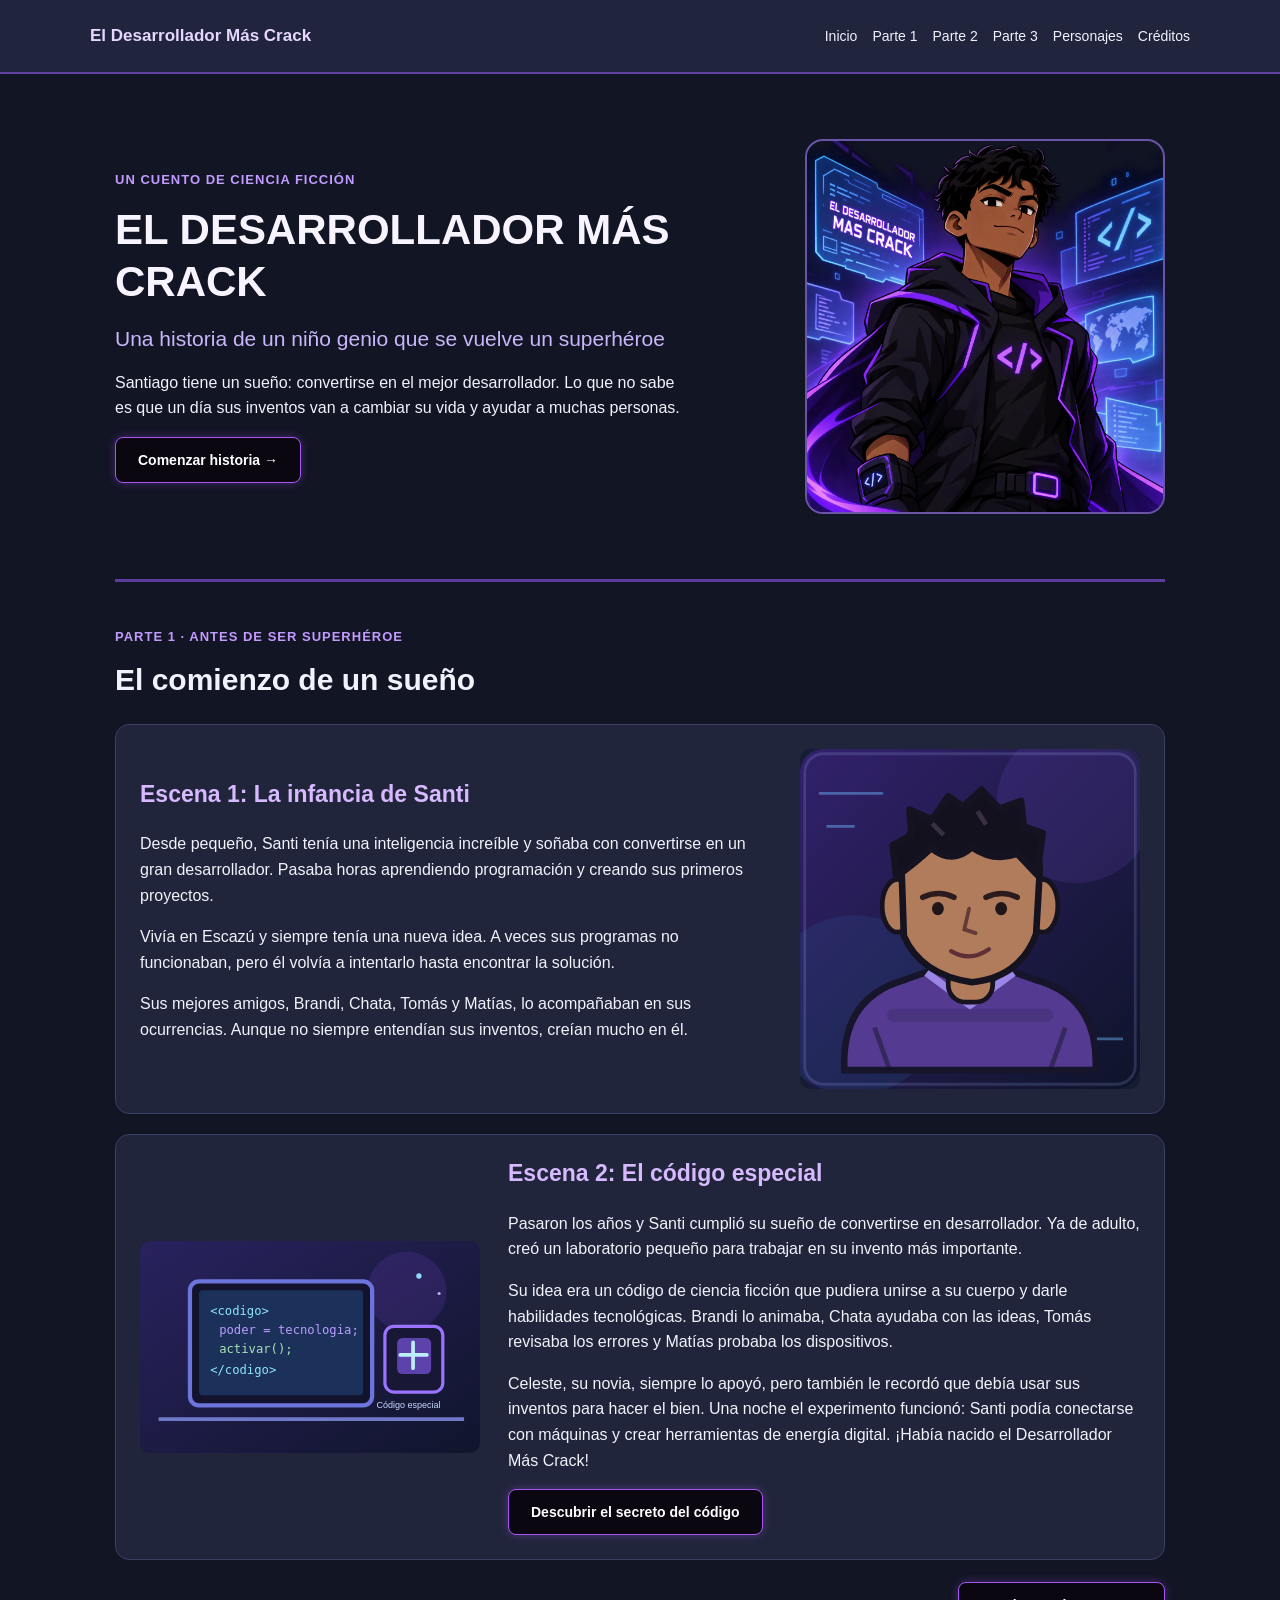
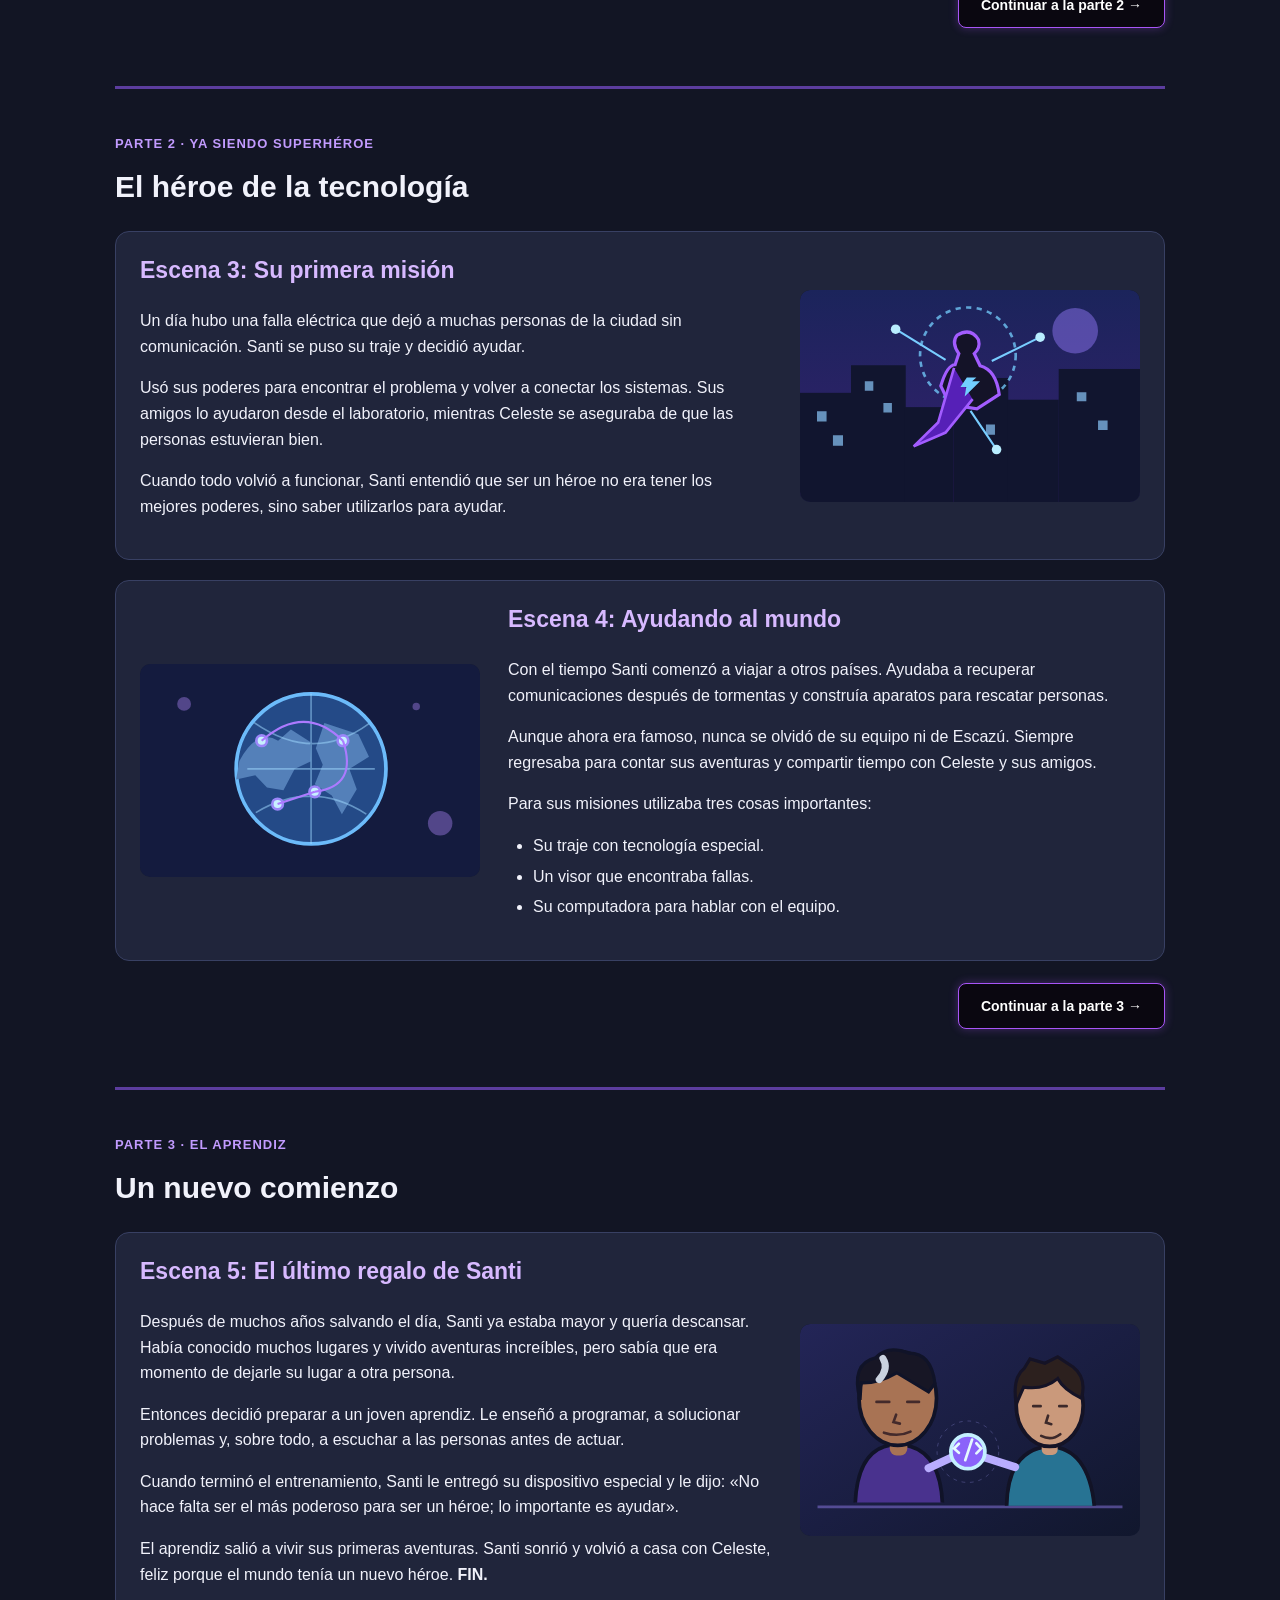
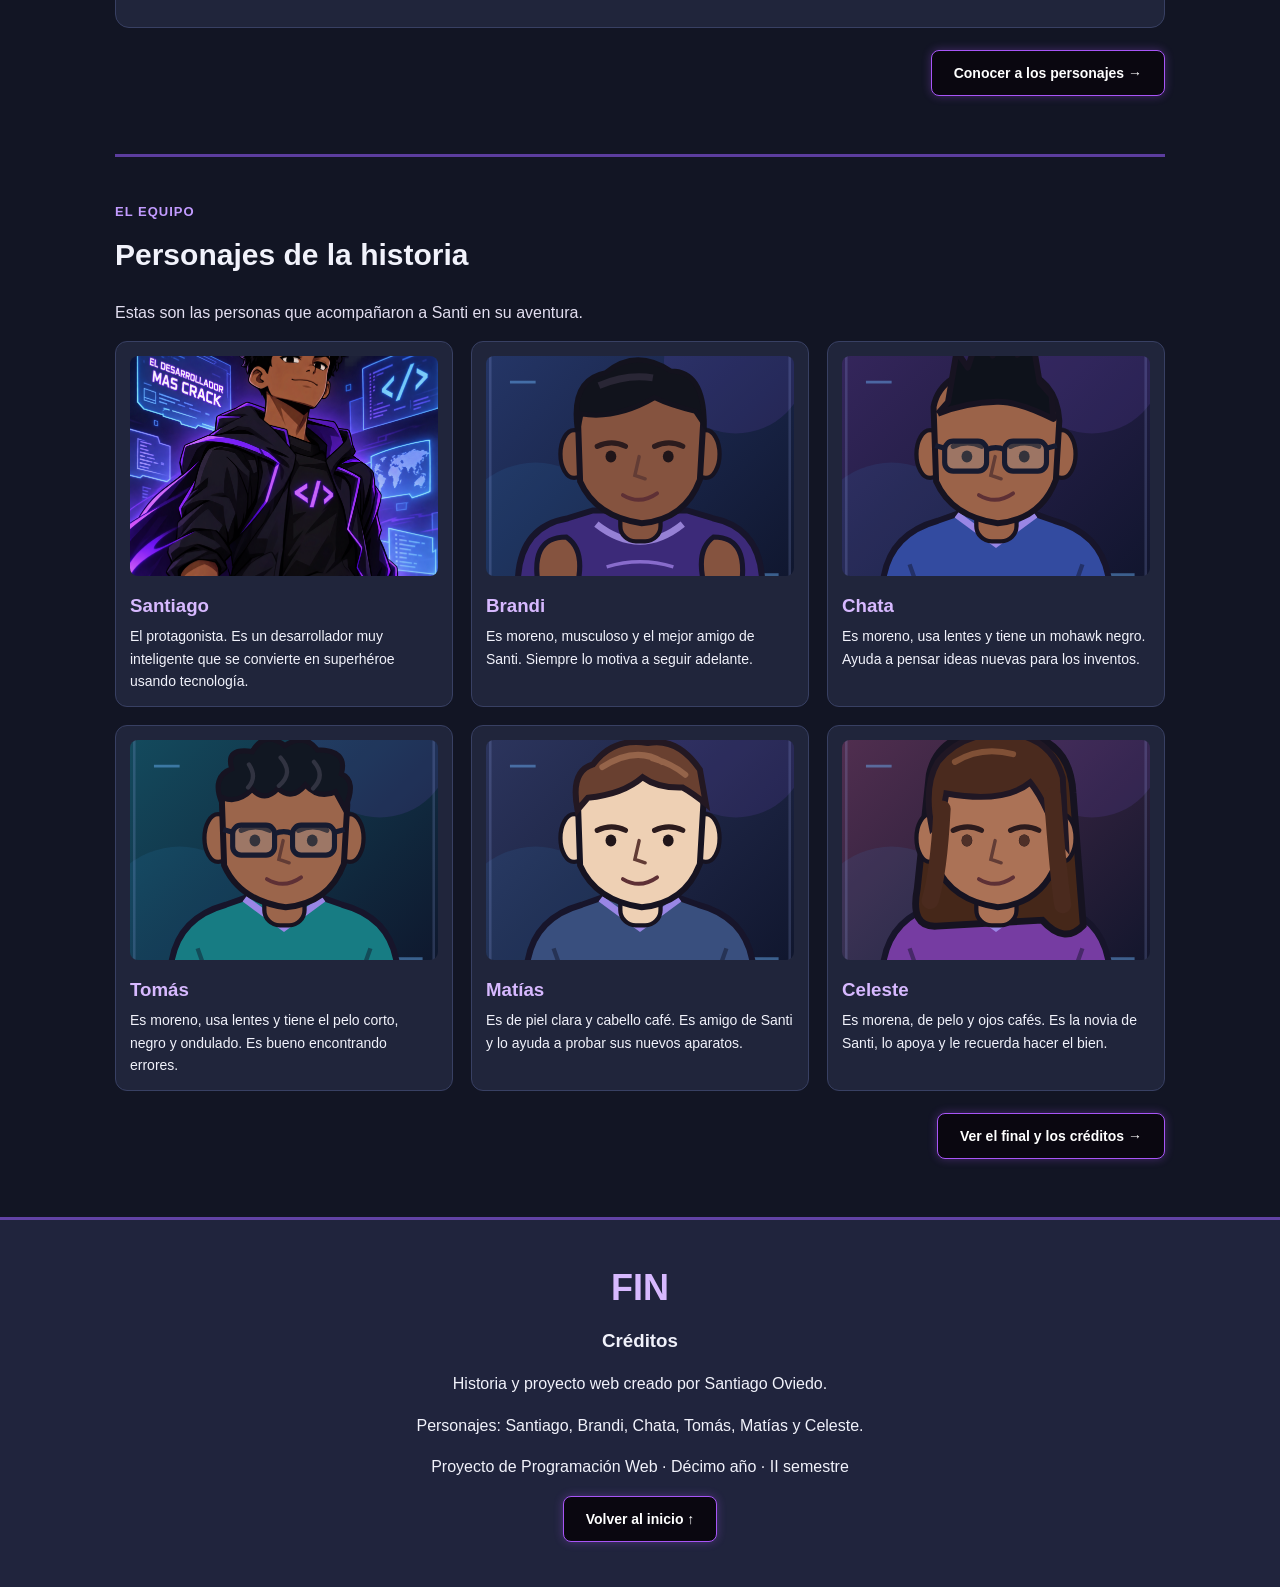
==== index.html @ 78c528cc "decoracion de la ia sin corregir" ====
<!DOCTYPE html>
<html lang="es">
<head>
    <meta charset="UTF-8">
    <meta name="viewport" content="width=device-width, initial-scale=1.0">
    <title>El Desarrollador Más Crack</title>
    <!-- Se mantiene la idea del proyecto original y se utiliza el CSS de la carpeta css. -->
    <link rel="stylesheet" href="css/style.css">
</head>
<body>
    <!-- MENÚ: antes los enlaces no llevaban a ninguna parte. Ahora van a las secciones. -->
    <header class="encabezado" id="inicio">
        <nav class="menu">
            <a class="logo" href="#inicio">El Desarrollador Más Crack</a>
            <div class="enlaces-menu">
                <a href="#inicio">Inicio</a>
                <a href="#parte1">Parte 1</a>
                <a href="#parte2">Parte 2</a>
                <a href="#parte3">Parte 3</a>
                <a href="#personajes">Personajes</a>
                <a href="#creditos">Créditos</a>
            </div>
        </nav>
    </header>

    <main>
        <!-- PORTADA: se conserva la foto/ilustración que ya estaba en el ZIP original. -->
        <section class="portada contenedor" aria-labelledby="titulo-principal">
            <div class="portada-texto">
                <p class="etiqueta">Un cuento de ciencia ficción</p>
                
                <h1 id="titulo-principal">EL DESARROLLADOR MÁS CRACK</h1>

                <h2>Una historia de un niño genio que se vuelve un superhéroe</h2>
                <p>Santiago tiene un sueño: convertirse en el mejor desarrollador. Lo que no sabe es que un día sus inventos 
                    van a cambiar su vida y ayudar a muchas personas.</p>

                <button type="button" onclick="irA('parte1')">Comenzar historia →</button>

            </div>
            <img class="imagen-portada" src="IMG/progra.png" alt="Imagen original de Santiago como desarrollador y superhéroe">
        </section>

        <!-- PARTE 1: dos escenas para mostrar cómo comenzó todo. -->
        <section id="parte1" class="capitulo contenedor" aria-labelledby="parte1-titulo">
            <p class="etiqueta">PARTE 1 · Antes de ser superhéroe</p>

            <h2 id="parte1-titulo">El comienzo de un sueño</h2>

            <article class="escena">
                <div class="texto-escena">
                    <h3>Escena 1: La infancia de Santi</h3>
                    
                    <p>Desde pequeño, Santi tenía una inteligencia increíble y soñaba con convertirse en un gran desarrollador. Pasaba horas aprendiendo programación y creando sus primeros proyectos.</p>
                    <p>Vivía en Escazú y siempre tenía una nueva idea. A veces sus programas no funcionaban, pero él volvía a intentarlo hasta encontrar la solución.</p>
                    <p>Sus mejores amigos, Brandi, Chata, Tomás y Matías, lo acompañaban en sus ocurrencias. Aunque no siempre entendían sus inventos, creían mucho en él.</p>
                </div>
                <img class="imagen-escena" src="IMG/santi-nino.svg" alt="Dibujo de Santi cuando era niño">
            </article>
            <article class="escena escena-alterna">
                <div class="texto-escena">
                    <h3>Escena 2: El código especial</h3>
                    <p>Pasaron los años y Santi cumplió su sueño de convertirse en desarrollador. Ya de adulto, creó un laboratorio pequeño para trabajar en su invento más importante.</p>
                    <p>Su idea era un código de ciencia ficción que pudiera unirse a su cuerpo y darle habilidades tecnológicas. Brandi lo animaba, Chata ayudaba con las ideas, Tomás revisaba los errores y Matías probaba los dispositivos.</p>
                    <p>Celeste, su novia, siempre lo apoyó, pero también le recordó que debía usar sus inventos para hacer el bien. Una noche el experimento funcionó: Santi podía conectarse con máquinas y crear herramientas de energía digital. ¡Había nacido el Desarrollador Más Crack!</p>
                    <button type="button" id="boton-pista" onclick="mostrarPista()" aria-expanded="false" aria-controls="pista">Descubrir el secreto del código</button>
                    <p id="pista" class="pista" hidden>¡El secreto era que el código respondía a la creatividad de Santi! Cuanto más pensaba en ayudar a alguien, mejor funcionaban sus poderes.</p>
                </div>
                <img class="imagen-escena" src="IMG/laboratorio.svg" alt="Laboratorio con computadora y el código especial de Santi">
            </article>
            <div class="siguiente"><button type="button" onclick="irA('parte2')">Continuar a la parte 2 →</button></div>
        </section>

        <!-- PARTE 2: dos escenas sobre la vida de Santi como héroe. -->
        <section id="parte2" class="capitulo contenedor" aria-labelledby="parte2-titulo">
            <p class="etiqueta">PARTE 2 · Ya siendo superhéroe</p>
            <h2 id="parte2-titulo">El héroe de la tecnología</h2>
            <article class="escena">
                <div class="texto-escena">
                    <h3>Escena 3: Su primera misión</h3>
                    <p>Un día hubo una falla eléctrica que dejó a muchas personas de la ciudad sin comunicación. Santi se puso su traje y decidió ayudar.</p>
                    <p>Usó sus poderes para encontrar el problema y volver a conectar los sistemas. Sus amigos lo ayudaron desde el laboratorio, mientras Celeste se aseguraba de que las personas estuvieran bien.</p>
                    <p>Cuando todo volvió a funcionar, Santi entendió que ser un héroe no era tener los mejores poderes, sino saber utilizarlos para ayudar.</p>
                </div>
                <img class="imagen-escena" src="IMG/mision.svg" alt="El superhéroe Santi sobre una ciudad de noche">
            </article>
            <article class="escena escena-alterna">
                <div class="texto-escena">
                    <h3>Escena 4: Ayudando al mundo</h3>
                    <p>Con el tiempo Santi comenzó a viajar a otros países. Ayudaba a recuperar comunicaciones después de tormentas y construía aparatos para rescatar personas.</p>
                    <p>Aunque ahora era famoso, nunca se olvidó de su equipo ni de Escazú. Siempre regresaba para contar sus aventuras y compartir tiempo con Celeste y sus amigos.</p>
                    <p>Para sus misiones utilizaba tres cosas importantes:</p>
                    <!-- LISTA: incluida porque el PDF pide al menos una lista. -->
                    <ul class="lista-herramientas">
                        <li>Su traje con tecnología especial.</li>
                        <li>Un visor que encontraba fallas.</li>
                        <li>Su computadora para hablar con el equipo.</li>
                    </ul>
                </div>
                <img class="imagen-escena" src="IMG/mundo.svg" alt="Mapa del mundo con las misiones de Santi">
            </article>
            <div class="siguiente"><button type="button" onclick="irA('parte3')">Continuar a la parte 3 →</button></div>
        </section>

        <!-- PARTE 3: el final que Santiago había planeado en su documento de Word. -->
        <section id="parte3" class="capitulo contenedor" aria-labelledby="parte3-titulo">
            <p class="etiqueta">PARTE 3 · El aprendiz</p>
            <h2 id="parte3-titulo">Un nuevo comienzo</h2>
            <article class="escena">
                <div class="texto-escena">
                    <h3>Escena 5: El último regalo de Santi</h3>
                    <p>Después de muchos años salvando el día, Santi ya estaba mayor y quería descansar. Había conocido muchos lugares y vivido aventuras increíbles, pero sabía que era momento de dejarle su lugar a otra persona.</p>
                    <p>Entonces decidió preparar a un joven aprendiz. Le enseñó a programar, a solucionar problemas y, sobre todo, a escuchar a las personas antes de actuar.</p>
                    <p>Cuando terminó el entrenamiento, Santi le entregó su dispositivo especial y le dijo: «No hace falta ser el más poderoso para ser un héroe; lo importante es ayudar».</p>
                    <p>El aprendiz salió a vivir sus primeras aventuras. Santi sonrió y volvió a casa con Celeste, feliz porque el mundo tenía un nuevo héroe. <strong>FIN.</strong></p>
                </div>
                <img class="imagen-escena" src="IMG/aprendiz.svg" alt="Santi ya mayor enseñando a un joven aprendiz">
            </article>
            <div class="siguiente"><button type="button" onclick="irA('personajes')">Conocer a los personajes →</button></div>
        </section>

        <!-- PERSONAJES: ilustraciones nuevas hechas para esta historia. -->
        <section id="personajes" class="capitulo contenedor" aria-labelledby="personajes-titulo">
            <p class="etiqueta">El equipo</p>
            <h2 id="personajes-titulo">Personajes de la historia</h2>
            <p class="introduccion">Estas son las personas que acompañaron a Santi en su aventura.</p>
            <div class="tarjetas">
                <article class="tarjeta">
                    <img src="IMG/progra.png" alt="Santiago, el protagonista de la historia" loading="lazy">
                    <h3>Santiago</h3>
                    <p>El protagonista. Es un desarrollador muy inteligente que se convierte en superhéroe usando tecnología.</p>
                </article>
                <article class="tarjeta">
                    <img src="IMG/brandi.svg" alt="Brandi, chico moreno y musculoso" loading="lazy">
                    <h3>Brandi</h3>
                    <p>Es moreno, musculoso y el mejor amigo de Santi. Siempre lo motiva a seguir adelante.</p>
                </article>
                <article class="tarjeta">
                    <img src="IMG/chata.svg" alt="Chata, chico moreno con lentes y mohawk negro" loading="lazy">
                    <h3>Chata</h3>
                    <p>Es moreno, usa lentes y tiene un mohawk negro. Ayuda a pensar ideas nuevas para los inventos.</p>
                </article>
                <article class="tarjeta">
                    <img src="IMG/tomas.svg" alt="Tomás, chico moreno con lentes y pelo negro corto y ondulado" loading="lazy">
                    <h3>Tomás</h3>
                    <p>Es moreno, usa lentes y tiene el pelo corto, negro y ondulado. Es bueno encontrando errores.</p>
                </article>
                <article class="tarjeta">
                    <img src="IMG/matias.svg" alt="Matías, chico de piel clara y cabello café" loading="lazy">
                    <h3>Matías</h3>
                    <p>Es de piel clara y cabello café. Es amigo de Santi y lo ayuda a probar sus nuevos aparatos.</p>
                </article>
                <article class="tarjeta">
                    <img src="IMG/celeste.svg" alt="Celeste, chica morena de pelo café y ojos cafés" loading="lazy">
                    <h3>Celeste</h3>
                    <p>Es morena, de pelo y ojos cafés. Es la novia de Santi, lo apoya y le recuerda hacer el bien.</p>
                </article>
            </div>
            <div class="siguiente"><button type="button" onclick="irA('creditos')">Ver el final y los créditos →</button></div>
        </section>
    </main>

    <!-- CRÉDITOS: cierre y botón que permite empezar otra vez. -->
    <footer id="creditos" class="creditos">
        <div class="contenedor">
            <h2>FIN</h2>
            <h3>Créditos</h3>
            <p>Historia y proyecto web creado por Santiago Oviedo.</p>
            <p>Personajes: Santiago, Brandi, Chata, Tomás, Matías y Celeste.</p>
            <p>Proyecto de Programación Web · Décimo año · II semestre</p>
            <button type="button" onclick="irA('inicio')">Volver al inicio ↑</button>
        </div>
    </footer>

    <!-- JavaScript separado para que el código esté más ordenado. -->
    <script src="js/script.js"></script>
</body>
</html>
---- css/style.css ----
/* EL DESARROLLADOR MÁS CRACK
   Se siguió la idea original de usar morados, azules, grises y letra Arial.
   Este CSS usa propiedades sencillas que vimos en clase: colores, flex, grid y márgenes. */

* {
    box-sizing: border-box;
}

html {
    scroll-behavior: smooth;
    scroll-padding-top: 80px;
}

body {
    margin: 0;
    background: #121524;
    color: #f1f2fb;
    font-family: Arial, sans-serif;
    line-height: 1.6;
}

h1, h2, h3 {
    line-height: 1.25;
}

h2 {
    font-size: 30px;
}

p {
    margin-top: 0;
}

.contenedor {
    width: 90%;
    max-width: 1050px;
    margin: auto;
}

/* Menú superior. Los enlaces están conectados con cada sección del HTML. */
.encabezado {
    background: #20243d;
    border-bottom: 2px solid #6243a5;
}

.menu {
    max-width: 1100px;
    width: 94%;
    margin: auto;
    min-height: 72px;
    display: flex;
    justify-content: space-between;
    align-items: center;
    gap: 15px;
    flex-wrap: wrap;
    padding: 12px 0;
}

.logo {
    font-weight: bold;
    color: #e7d7ff;
    text-decoration: none;
    font-size: 17px;
}

.enlaces-menu {
    display: flex;
    gap: 15px;
    flex-wrap: wrap;
}

.enlaces-menu a {
    color: #f1f2fb;
    text-decoration: none;
    font-size: 14px;
}

.enlaces-menu a:hover,
.logo:hover {
    color: #bda1ff;
    text-decoration: underline;
}

/* Portada: conserva el título y la imagen que ya existían en el proyecto. */
.portada {
    display: flex;
    align-items: center;
    justify-content: space-between;
    gap: 40px;
    padding: 65px 0;
}

.portada-texto {
    flex: 1;
}

.portada h1 {
    font-size: 42px;
    margin: 10px 0 15px;
    color: #f8f4ff;
}

.portada h2 {
    font-size: 21px;
    font-weight: normal;
    color: #c9b7fb;
}

.portada p {
    max-width: 580px;
}

.imagen-portada {
    width: 36%;
    max-width: 360px;
    height: auto;
    border-radius: 18px;
    border: 2px solid #6954a5;
}

.etiqueta {
    color: #c29bff;
    font-size: 13px;
    font-weight: bold;
    text-transform: uppercase;
    letter-spacing: 1px;
}

/* Botones: se mantuvo el diseño morado que ya traía el CSS del estudiante. */
button {
    background: #0a0710;
    color: #ffffff;
    border: 1px solid #a855f7;
    border-radius: 8px;
    padding: 14px 22px;
    font-size: 14px;
    font-weight: bold;
    cursor: pointer;
    box-shadow: 0 0 10px #a855f755;
}

button:hover {
    background: #a855f7;
    color: #ffffff;
}

button:focus-visible, a:focus-visible {
    outline: 2px solid #fff;
    outline-offset: 4px;
}

/* Cada parte de la historia tiene escenas con imagen y texto. */
.capitulo {
    border-top: 3px solid #5c3d9e;
    padding: 45px 0 58px;
}

.capitulo > h2 {
    margin: 4px 0 26px;
}

.escena {
    display: flex;
    align-items: center;
    gap: 28px;
    background: #20253b;
    border: 1px solid #384063;
    border-radius: 14px;
    padding: 24px;
    margin: 20px 0;
}

.escena-alterna {
    flex-direction: row-reverse;
}

.texto-escena {
    flex: 1;
}

.texto-escena h3 {
    margin-top: 0;
    color: #d7b9ff;
    font-size: 23px;
}

.imagen-escena {
    width: 35%;
    max-width: 340px;
    height: auto;
    border-radius: 10px;
    background: #151c34;
}

.siguiente {
    text-align: right;
    margin-top: 22px;
}

.pista {
    margin-top: 15px;
    padding: 14px;
    background: #342c60;
    border-left: 4px solid #a855f7;
    border-radius: 6px;
}

/* Esta lista sirve para mostrar los objetos de Santi. */
.lista-herramientas {
    padding-left: 25px;
}

.lista-herramientas li {
    margin: 5px 0;
}

/* Tarjetas sencillas para los seis personajes. */
.introduccion {
    color: #e3dff1;
}

.tarjetas {
    display: grid;
    grid-template-columns: repeat(3, 1fr);
    gap: 18px;
}

.tarjeta {
    background: #20253b;
    border: 1px solid #384063;
    border-radius: 12px;
    padding: 14px;
}

.tarjeta img {
    width: 100%;
    height: 220px;
    object-fit: cover;
    border-radius: 8px;
}

.tarjeta h3 {
    margin: 10px 0 8px;
    color: #d7b9ff;
}

.tarjeta p {
    font-size: 14px;
    margin-bottom: 0;
}

.creditos {
    text-align: center;
    background: #20243d;
    border-top: 3px solid #6243a5;
    padding: 45px 0;
}

.creditos h2 {
    font-size: 36px;
    margin: 0;
    color: #d7b9ff;
}

/* Adaptación para celular: todo queda en una sola columna. */
@media (max-width: 700px) {
    .menu {
        justify-content: center;
        text-align: center;
    }

    .enlaces-menu {
        justify-content: center;
    }

    .portada,
    .escena,
    .escena-alterna {
        flex-direction: column;
    }

    .portada {
        padding: 35px 0;
    }

    .portada h1 {
        font-size: 30px;
    }

    .imagen-portada,
    .imagen-escena {
        width: 100%;
        max-width: 420px;
    }

    .tarjetas {
        grid-template-columns: repeat(2, 1fr);
    }

    .capitulo > h2 {
        font-size: 27px;
    }
}

@media (max-width: 430px) {
    .tarjetas {
        grid-template-columns: 1fr;
    }

    .escena {
        padding: 17px;
    }
}
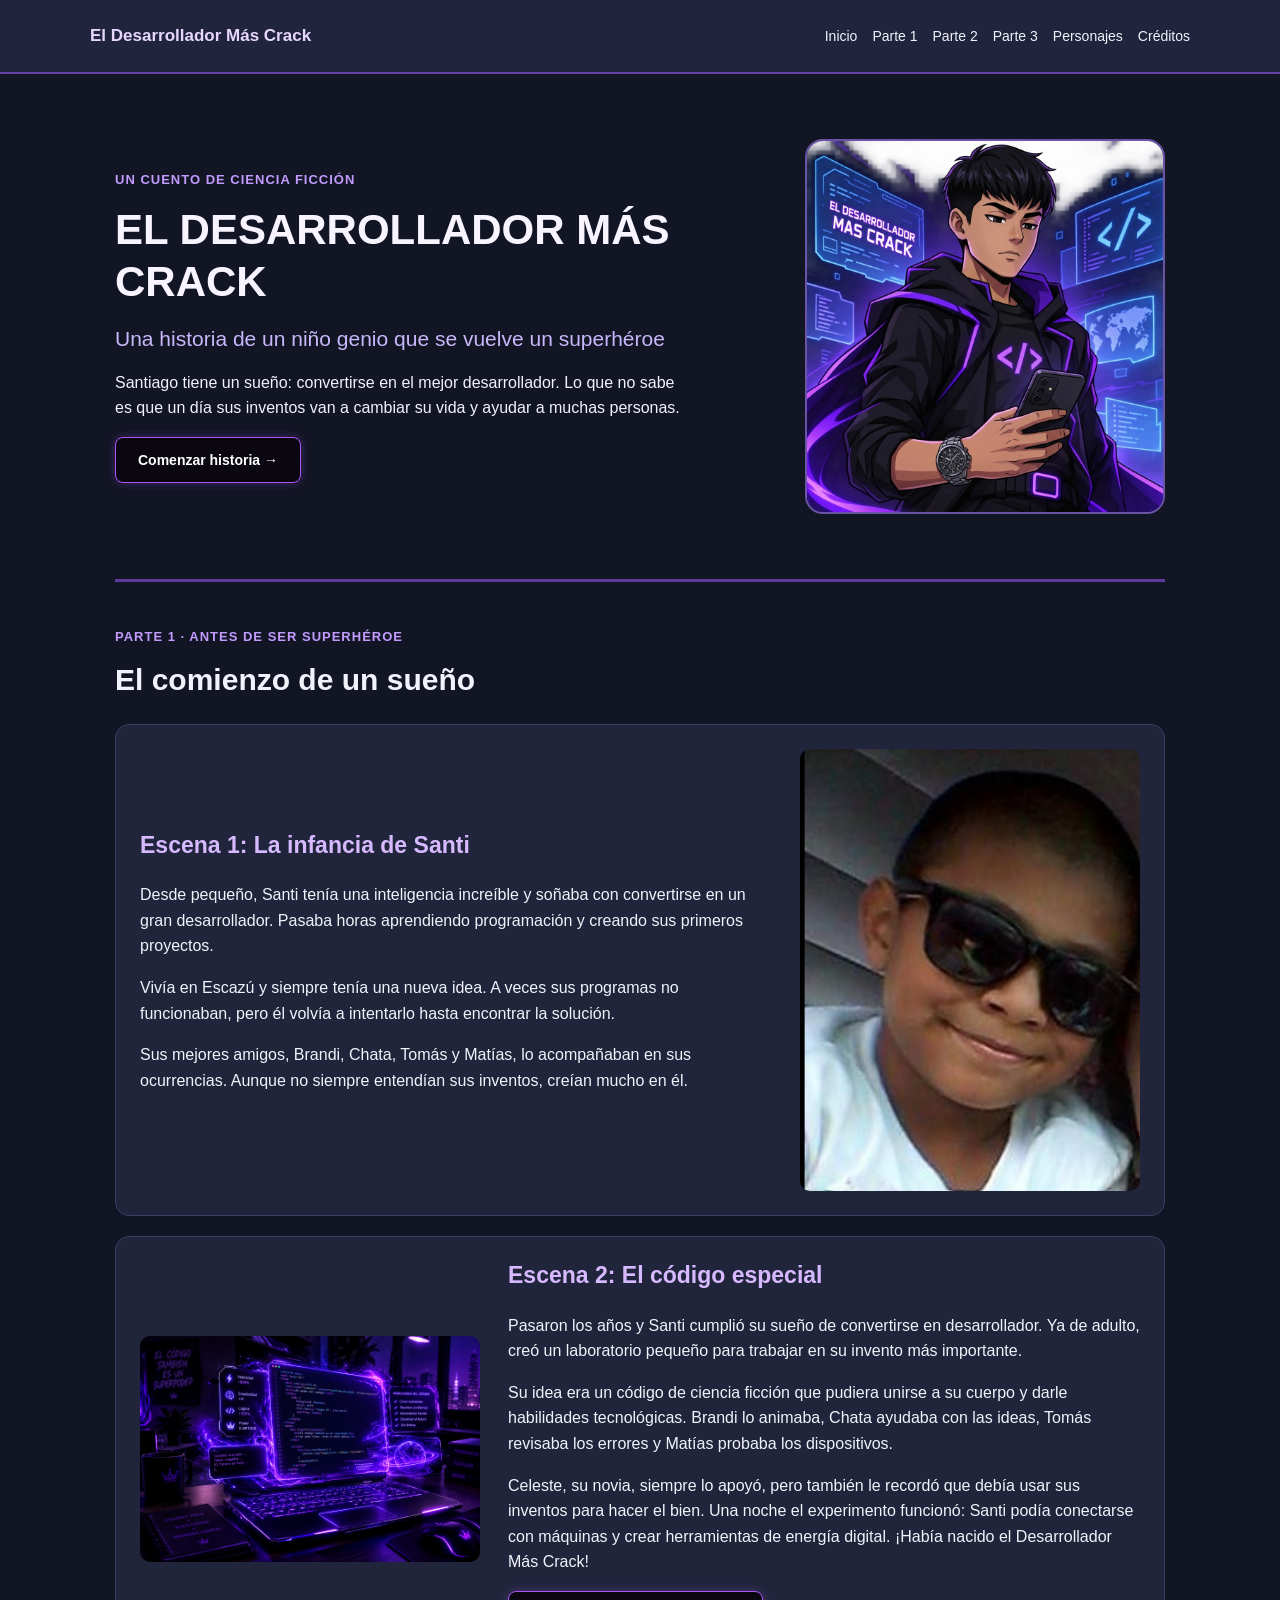
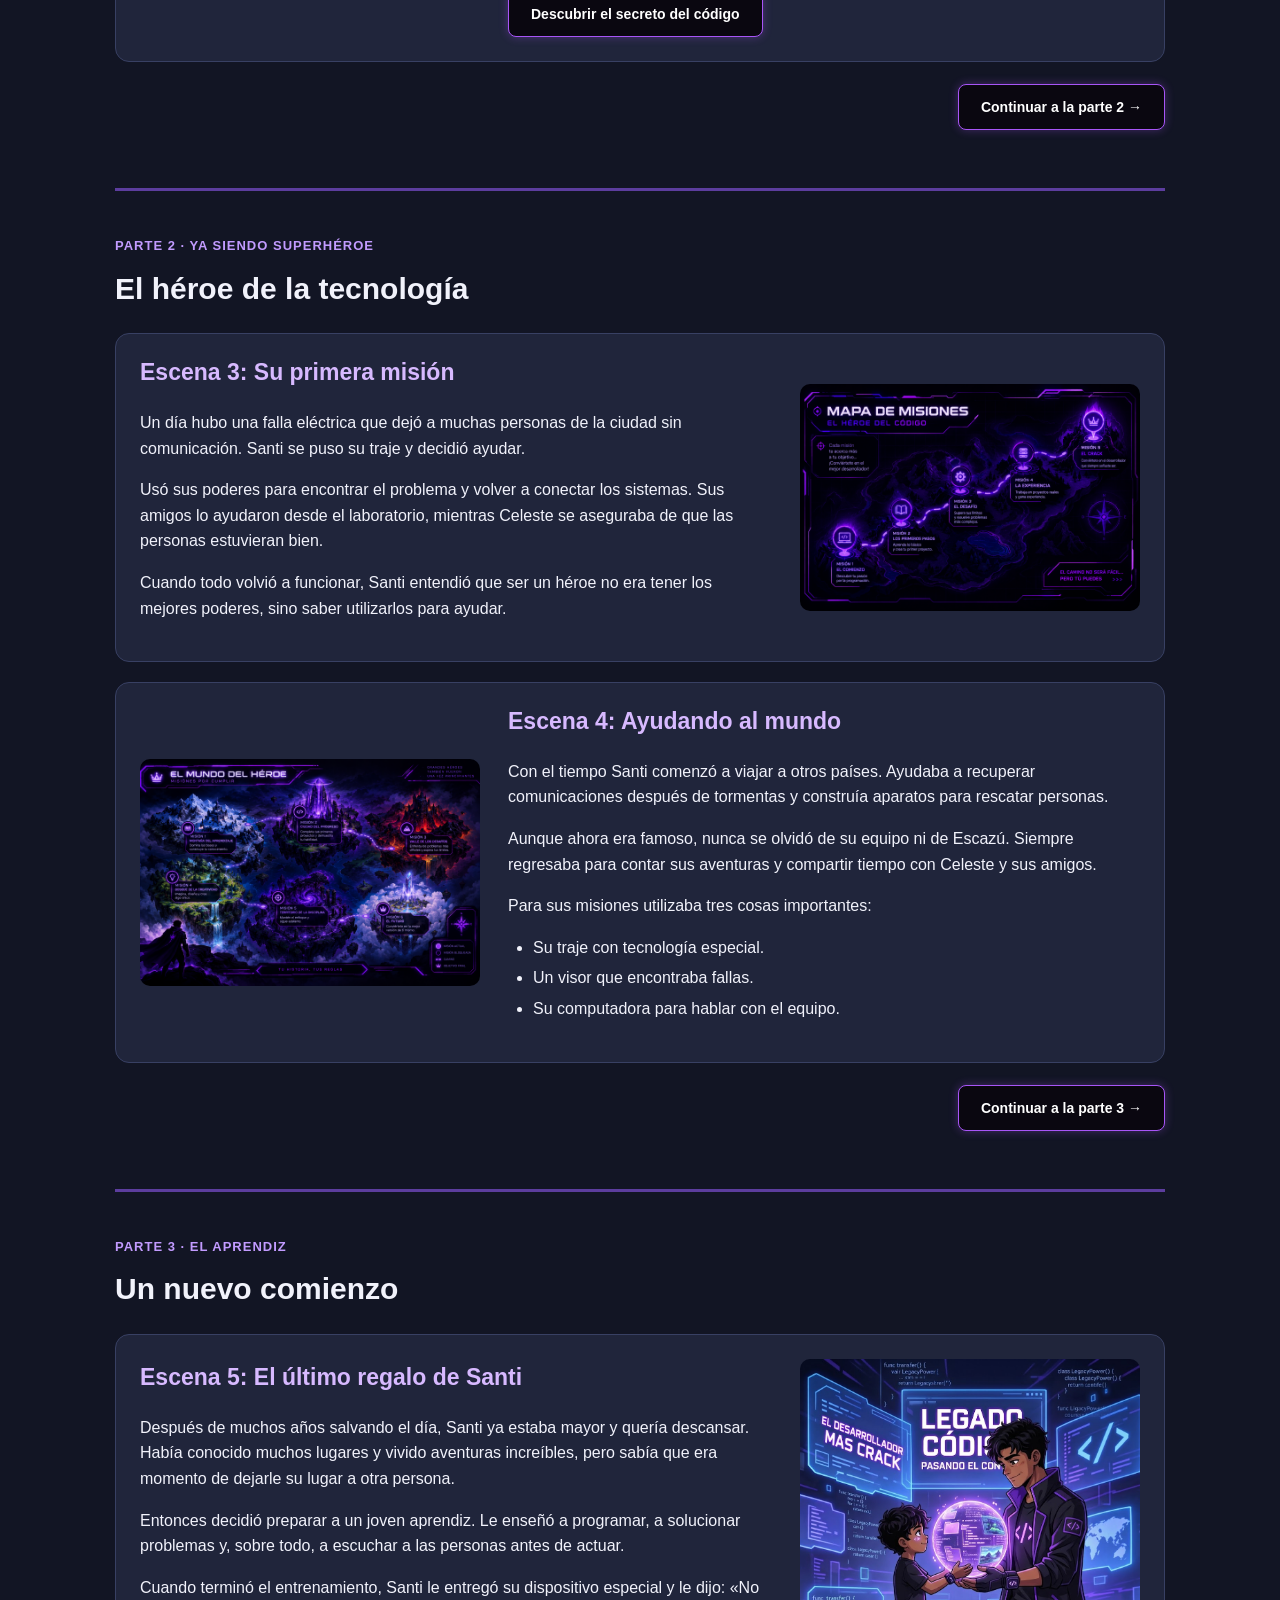
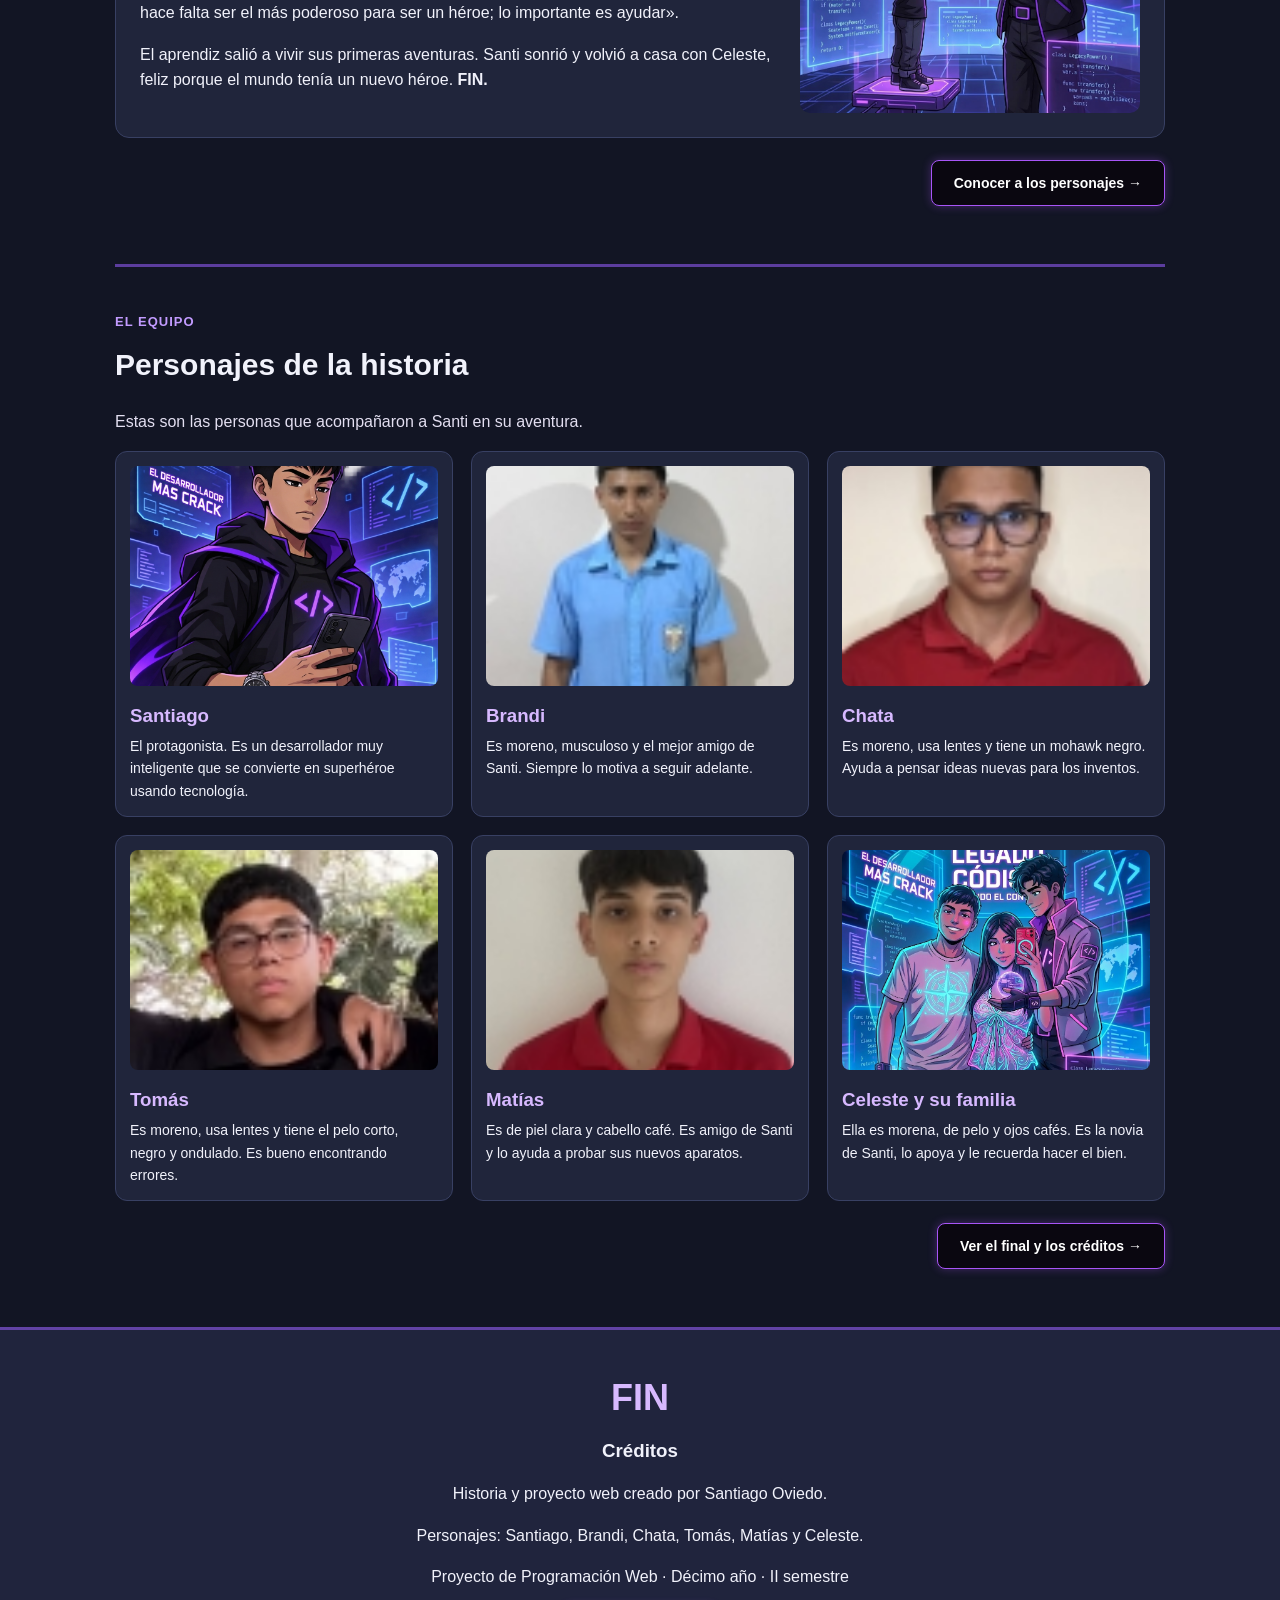
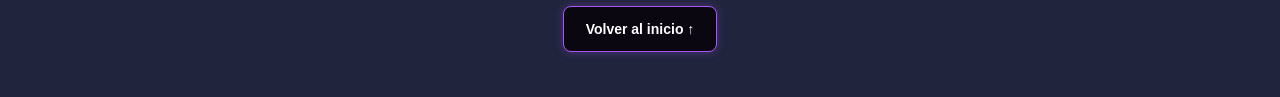
==== commit 4dcc7657: "fotos corregidas" ====
--- a/index.html
+++ b/index.html
@@ -38,7 +38,7 @@
                 <button type="button" onclick="irA('parte1')">Comenzar historia →</button>
 
             </div>
-            <img class="imagen-portada" src="IMG/progra.png" alt="Imagen original de Santiago como desarrollador y superhéroe">
+            <img class="imagen-portada" src="IMG/yo (aura).jpg" alt="Imagen original de Santiago como desarrollador y superhéroe">
         </section>
 
         <!-- PARTE 1: dos escenas para mostrar cómo comenzó todo. -->
@@ -55,7 +55,7 @@
                     <p>Vivía en Escazú y siempre tenía una nueva idea. A veces sus programas no funcionaban, pero él volvía a intentarlo hasta encontrar la solución.</p>
                     <p>Sus mejores amigos, Brandi, Chata, Tomás y Matías, lo acompañaban en sus ocurrencias. Aunque no siempre entendían sus inventos, creían mucho en él.</p>
                 </div>
-                <img class="imagen-escena" src="IMG/santi-nino.svg" alt="Dibujo de Santi cuando era niño">
+                <img class="imagen-escena" src="IMG/santi bb.png" alt="Dibujo de Santi cuando era niño">
             </article>
             <article class="escena escena-alterna">
                 <div class="texto-escena">
@@ -66,7 +66,7 @@
                     <button type="button" id="boton-pista" onclick="mostrarPista()" aria-expanded="false" aria-controls="pista">Descubrir el secreto del código</button>
                     <p id="pista" class="pista" hidden>¡El secreto era que el código respondía a la creatividad de Santi! Cuanto más pensaba en ayudar a alguien, mejor funcionaban sus poderes.</p>
                 </div>
-                <img class="imagen-escena" src="IMG/laboratorio.svg" alt="Laboratorio con computadora y el código especial de Santi">
+                <img class="imagen-escena" src="IMG/codigo poderoso.png" alt="Laboratorio con computadora y el código especial de Santi">
             </article>
             <div class="siguiente"><button type="button" onclick="irA('parte2')">Continuar a la parte 2 →</button></div>
         </section>
@@ -82,7 +82,7 @@
                     <p>Usó sus poderes para encontrar el problema y volver a conectar los sistemas. Sus amigos lo ayudaron desde el laboratorio, mientras Celeste se aseguraba de que las personas estuvieran bien.</p>
                     <p>Cuando todo volvió a funcionar, Santi entendió que ser un héroe no era tener los mejores poderes, sino saber utilizarlos para ayudar.</p>
                 </div>
-                <img class="imagen-escena" src="IMG/mision.svg" alt="El superhéroe Santi sobre una ciudad de noche">
+                <img class="imagen-escena" src="IMG/mision.png" alt="El superhéroe Santi sobre una ciudad de noche">
             </article>
             <article class="escena escena-alterna">
                 <div class="texto-escena">
@@ -97,7 +97,7 @@
                         <li>Su computadora para hablar con el equipo.</li>
                     </ul>
                 </div>
-                <img class="imagen-escena" src="IMG/mundo.svg" alt="Mapa del mundo con las misiones de Santi">
+                <img class="imagen-escena" src="IMG/mundo.png" alt="Mapa del mundo con las misiones de Santi">
             </article>
             <div class="siguiente"><button type="button" onclick="irA('parte3')">Continuar a la parte 3 →</button></div>
         </section>
@@ -114,7 +114,7 @@
                     <p>Cuando terminó el entrenamiento, Santi le entregó su dispositivo especial y le dijo: «No hace falta ser el más poderoso para ser un héroe; lo importante es ayudar».</p>
                     <p>El aprendiz salió a vivir sus primeras aventuras. Santi sonrió y volvió a casa con Celeste, feliz porque el mundo tenía un nuevo héroe. <strong>FIN.</strong></p>
                 </div>
-                <img class="imagen-escena" src="IMG/aprendiz.svg" alt="Santi ya mayor enseñando a un joven aprendiz">
+                <img class="imagen-escena" src="IMG/aprendiz.jpg" alt="Santi ya mayor enseñando a un joven aprendiz">
             </article>
             <div class="siguiente"><button type="button" onclick="irA('personajes')">Conocer a los personajes →</button></div>
         </section>
@@ -126,34 +126,34 @@
             <p class="introduccion">Estas son las personas que acompañaron a Santi en su aventura.</p>
             <div class="tarjetas">
                 <article class="tarjeta">
-                    <img src="IMG/progra.png" alt="Santiago, el protagonista de la historia" loading="lazy">
+                    <img src="IMG/yo (aura).jpg" alt="Santiago, el protagonista de la historia" loading="lazy">
                     <h3>Santiago</h3>
                     <p>El protagonista. Es un desarrollador muy inteligente que se convierte en superhéroe usando tecnología.</p>
                 </article>
                 <article class="tarjeta">
-                    <img src="IMG/brandi.svg" alt="Brandi, chico moreno y musculoso" loading="lazy">
+                    <img src="IMG/brandi.jpg"Brandi, chico moreno y musculoso" loading="lazy">
                     <h3>Brandi</h3>
                     <p>Es moreno, musculoso y el mejor amigo de Santi. Siempre lo motiva a seguir adelante.</p>
                 </article>
                 <article class="tarjeta">
-                    <img src="IMG/chata.svg" alt="Chata, chico moreno con lentes y mohawk negro" loading="lazy">
+                    <img src="IMG/chata.jpg" alt="Chata, chico moreno con lentes y mohawk negro" loading="lazy">
                     <h3>Chata</h3>
                     <p>Es moreno, usa lentes y tiene un mohawk negro. Ayuda a pensar ideas nuevas para los inventos.</p>
                 </article>
                 <article class="tarjeta">
-                    <img src="IMG/tomas.svg" alt="Tomás, chico moreno con lentes y pelo negro corto y ondulado" loading="lazy">
+                    <img src="IMG/tomas.jpg" alt="Tomás, chico moreno con lentes y pelo negro corto y ondulado" loading="lazy">
                     <h3>Tomás</h3>
                     <p>Es moreno, usa lentes y tiene el pelo corto, negro y ondulado. Es bueno encontrando errores.</p>
                 </article>
                 <article class="tarjeta">
-                    <img src="IMG/matias.svg" alt="Matías, chico de piel clara y cabello café" loading="lazy">
+                    <img src="IMG/matias.jpg" alt="Matías, chico de piel clara y cabello café" loading="lazy">
                     <h3>Matías</h3>
                     <p>Es de piel clara y cabello café. Es amigo de Santi y lo ayuda a probar sus nuevos aparatos.</p>
                 </article>
                 <article class="tarjeta">
-                    <img src="IMG/celeste.svg" alt="Celeste, chica morena de pelo café y ojos cafés" loading="lazy">
-                    <h3>Celeste</h3>
-                    <p>Es morena, de pelo y ojos cafés. Es la novia de Santi, lo apoya y le recuerda hacer el bien.</p>
+                    <img src="IMG/celeste.jpg" alt="Celeste, chica morena de pelo café y ojos cafés" loading="lazy">
+                    <h3>Celeste y su familia</h3>
+                    <p>Ella es morena, de pelo y ojos cafés. Es la novia de Santi, lo apoya y le recuerda hacer el bien.</p>
                 </article>
             </div>
             <div class="siguiente"><button type="button" onclick="irA('creditos')">Ver el final y los créditos →</button></div>
--- a/css/style.css
+++ b/css/style.css
@@ -291,6 +291,7 @@
     .imagen-escena {
         width: 100%;
         max-width: 420px;
+        
     }
 
     .tarjetas {
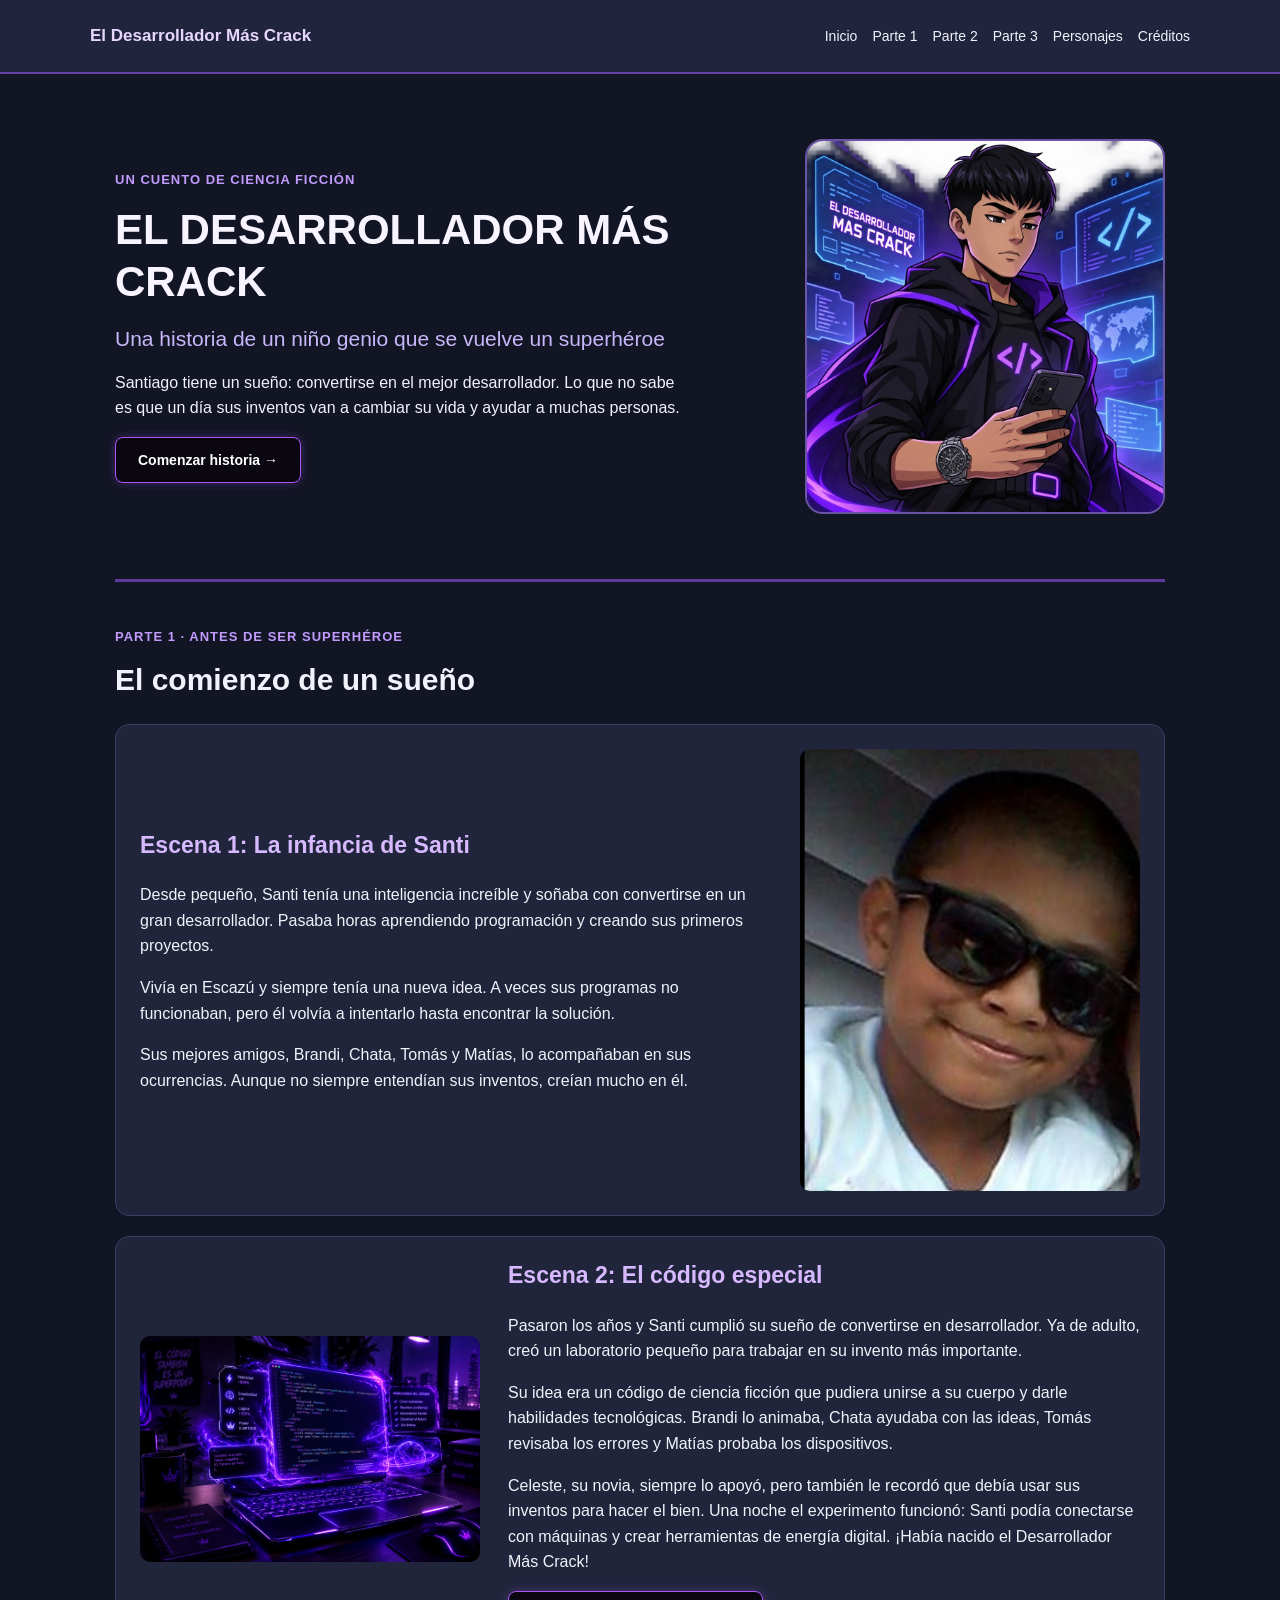
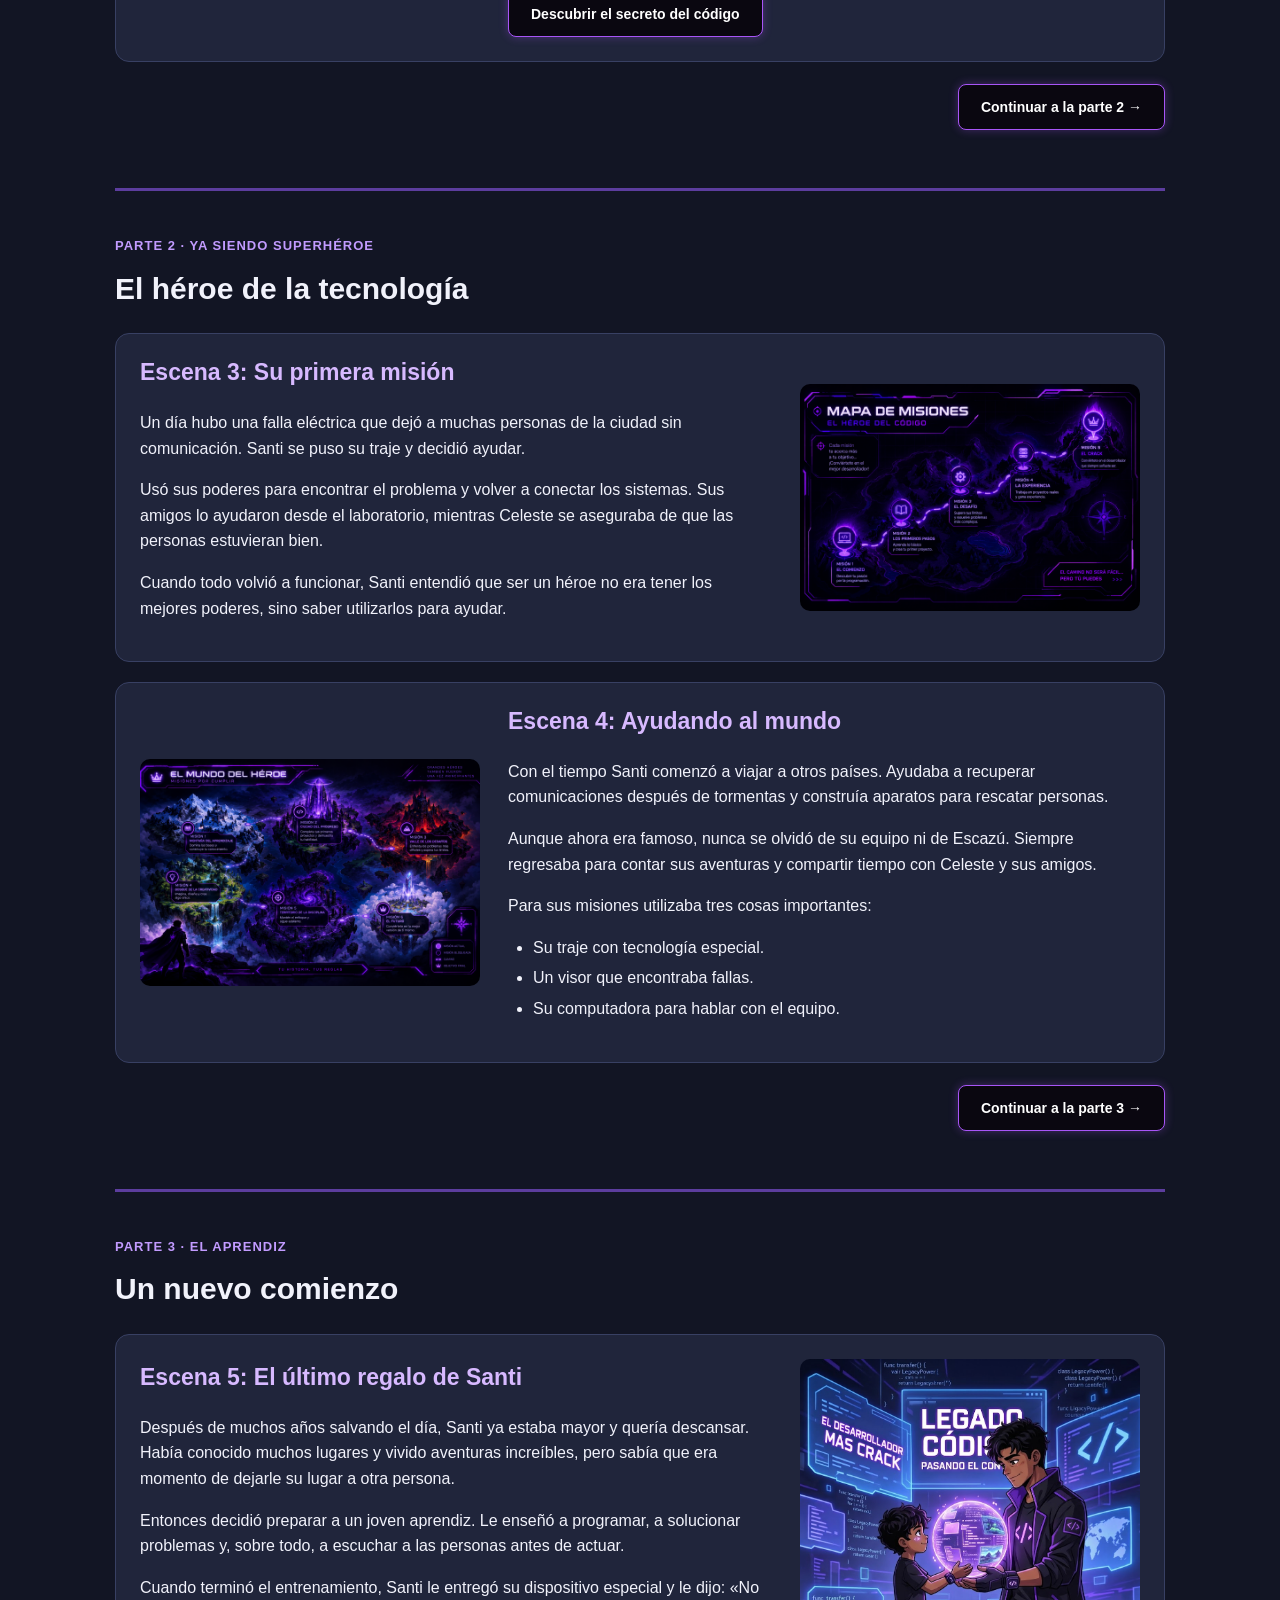
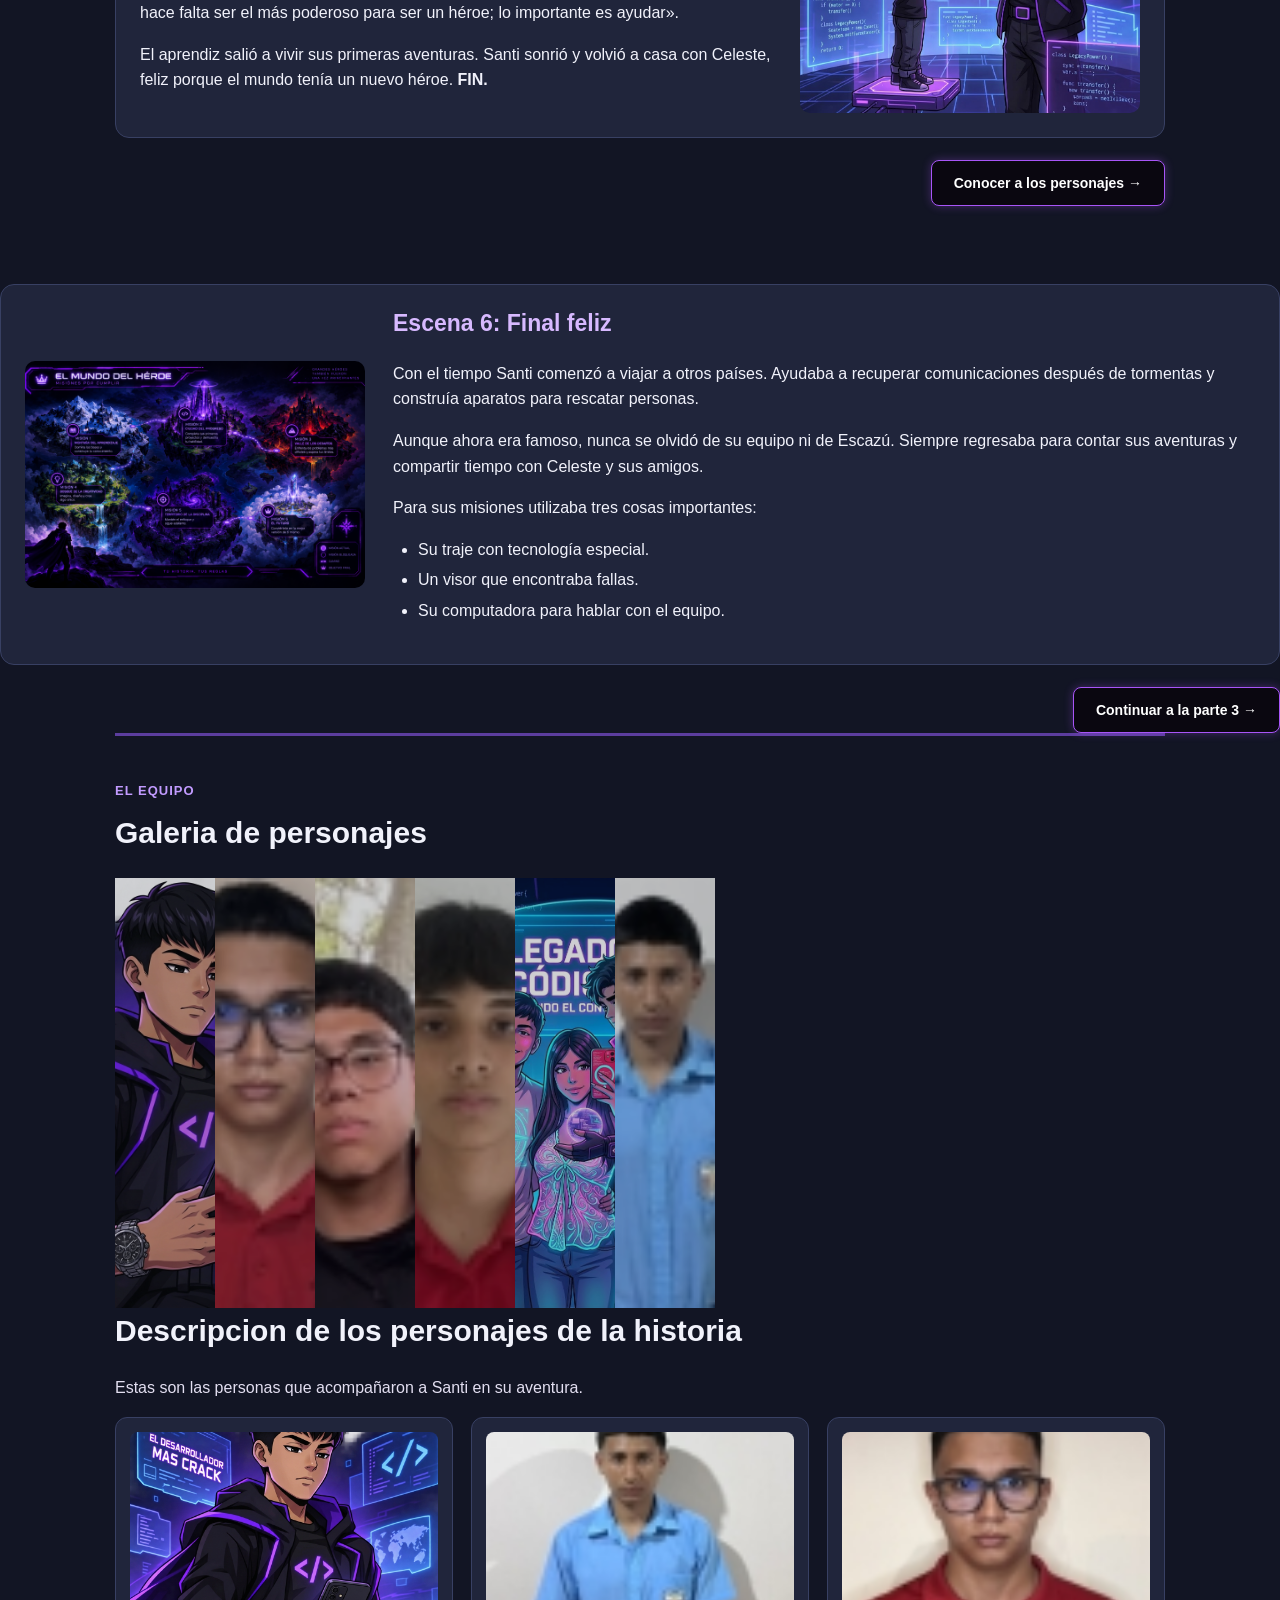
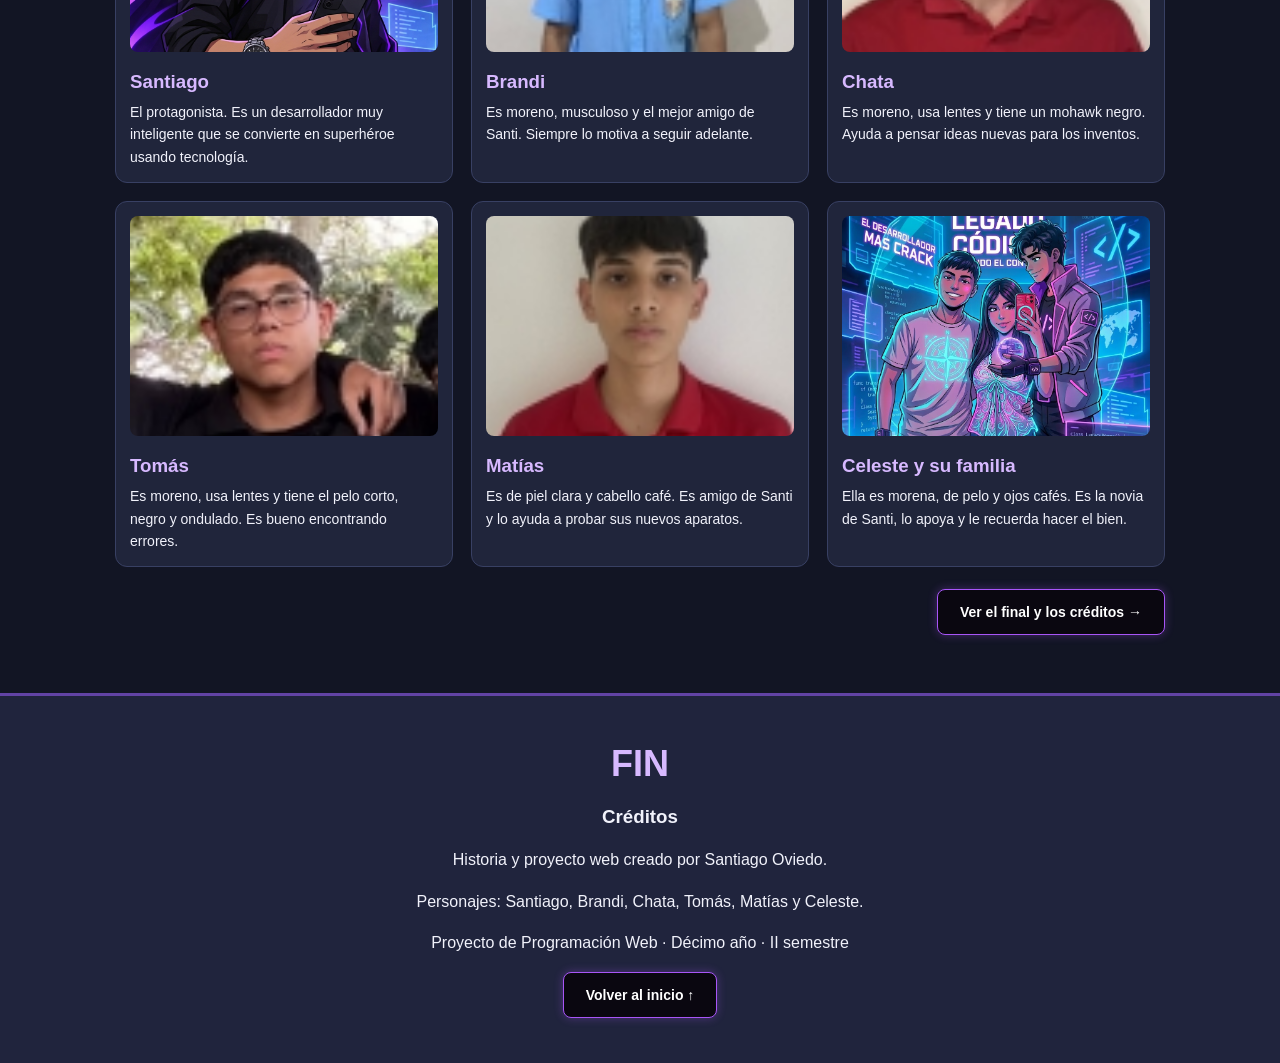
==== commit 3f0b9198: "primera rama" ====
--- a/index.html
+++ b/index.html
@@ -84,6 +84,8 @@
                 </div>
                 <img class="imagen-escena" src="IMG/mision.png" alt="El superhéroe Santi sobre una ciudad de noche">
             </article>
+
+
             <article class="escena escena-alterna">
                 <div class="texto-escena">
                     <h3>Escena 4: Ayudando al mundo</h3>
@@ -119,10 +121,45 @@
             <div class="siguiente"><button type="button" onclick="irA('personajes')">Conocer a los personajes →</button></div>
         </section>
 
+
+
+ <article class="escena escena-alterna">
+                <div class="texto-escena">
+                    <h3>Escena 6: Final feliz</h3>
+                    <p>Con el tiempo Santi comenzó a viajar a otros países. Ayudaba a recuperar comunicaciones después de tormentas y construía aparatos para rescatar personas.</p>
+                    <p>Aunque ahora era famoso, nunca se olvidó de su equipo ni de Escazú. Siempre regresaba para contar sus aventuras y compartir tiempo con Celeste y sus amigos.</p>
+                    <p>Para sus misiones utilizaba tres cosas importantes:</p>
+                    <!-- LISTA: incluida porque el PDF pide al menos una lista. -->
+                    <ul class="lista-herramientas">
+                        <li>Su traje con tecnología especial.</li>
+                        <li>Un visor que encontraba fallas.</li>
+                        <li>Su computadora para hablar con el equipo.</li>
+                    </ul>
+                </div>
+                <img class="imagen-escena" src="IMG/mundo.png" alt="Mapa del mundo con las misiones de Santi">
+            </article>
+            <div class="siguiente"><button type="button" onclick="irA('parte3')">Continuar a la parte 3 →</button></div>
+        </section>
+
+
+
         <!-- PERSONAJES: ilustraciones nuevas hechas para esta historia. -->
         <section id="personajes" class="capitulo contenedor" aria-labelledby="personajes-titulo">
             <p class="etiqueta">El equipo</p>
-            <h2 id="personajes-titulo">Personajes de la historia</h2>
+            <h2 id="personajes-titulo">Galeria de personajes</h2>
+<section class="saicada">
+<img src="IMG/yo (aura).jpg" alt="Imagen 1">
+<img src="IMG/chata.jpg" alt="Imagen 2">
+<img src="IMG/tomas.jpg" alt="Imagen 3">
+<img src="IMG/matias.jpg" alt="Imagen 4">
+<img src="IMG/celeste.jpg" alt="Imagen 5">
+<img src="IMG/brandi.jpg" alt="Imagen 5">
+</section>
+
+
+
+                        <h2 id="personajes-titulo">Descripcion de los personajes de la historia</h2>
+
             <p class="introduccion">Estas son las personas que acompañaron a Santi en su aventura.</p>
             <div class="tarjetas">
                 <article class="tarjeta">
--- a/css/style.css
+++ b/css/style.css
@@ -312,3 +312,26 @@
         padding: 17px;
     }
 }
+
+
+.saicada {
+  display: flex;
+  width: 600px;
+  height: 430px;
+  border: purple;
+}
+ 
+.saicada img {
+  width: 0px;
+  flex-grow: 1;
+  object-fit: cover;
+  opacity: .8;
+  transition: .5s ease;
+}
+ 
+.saicada img:hover {
+  cursor: crosshair;
+  width: 300px;
+  opacity: 1;
+  filter: contrast(120%);
+}
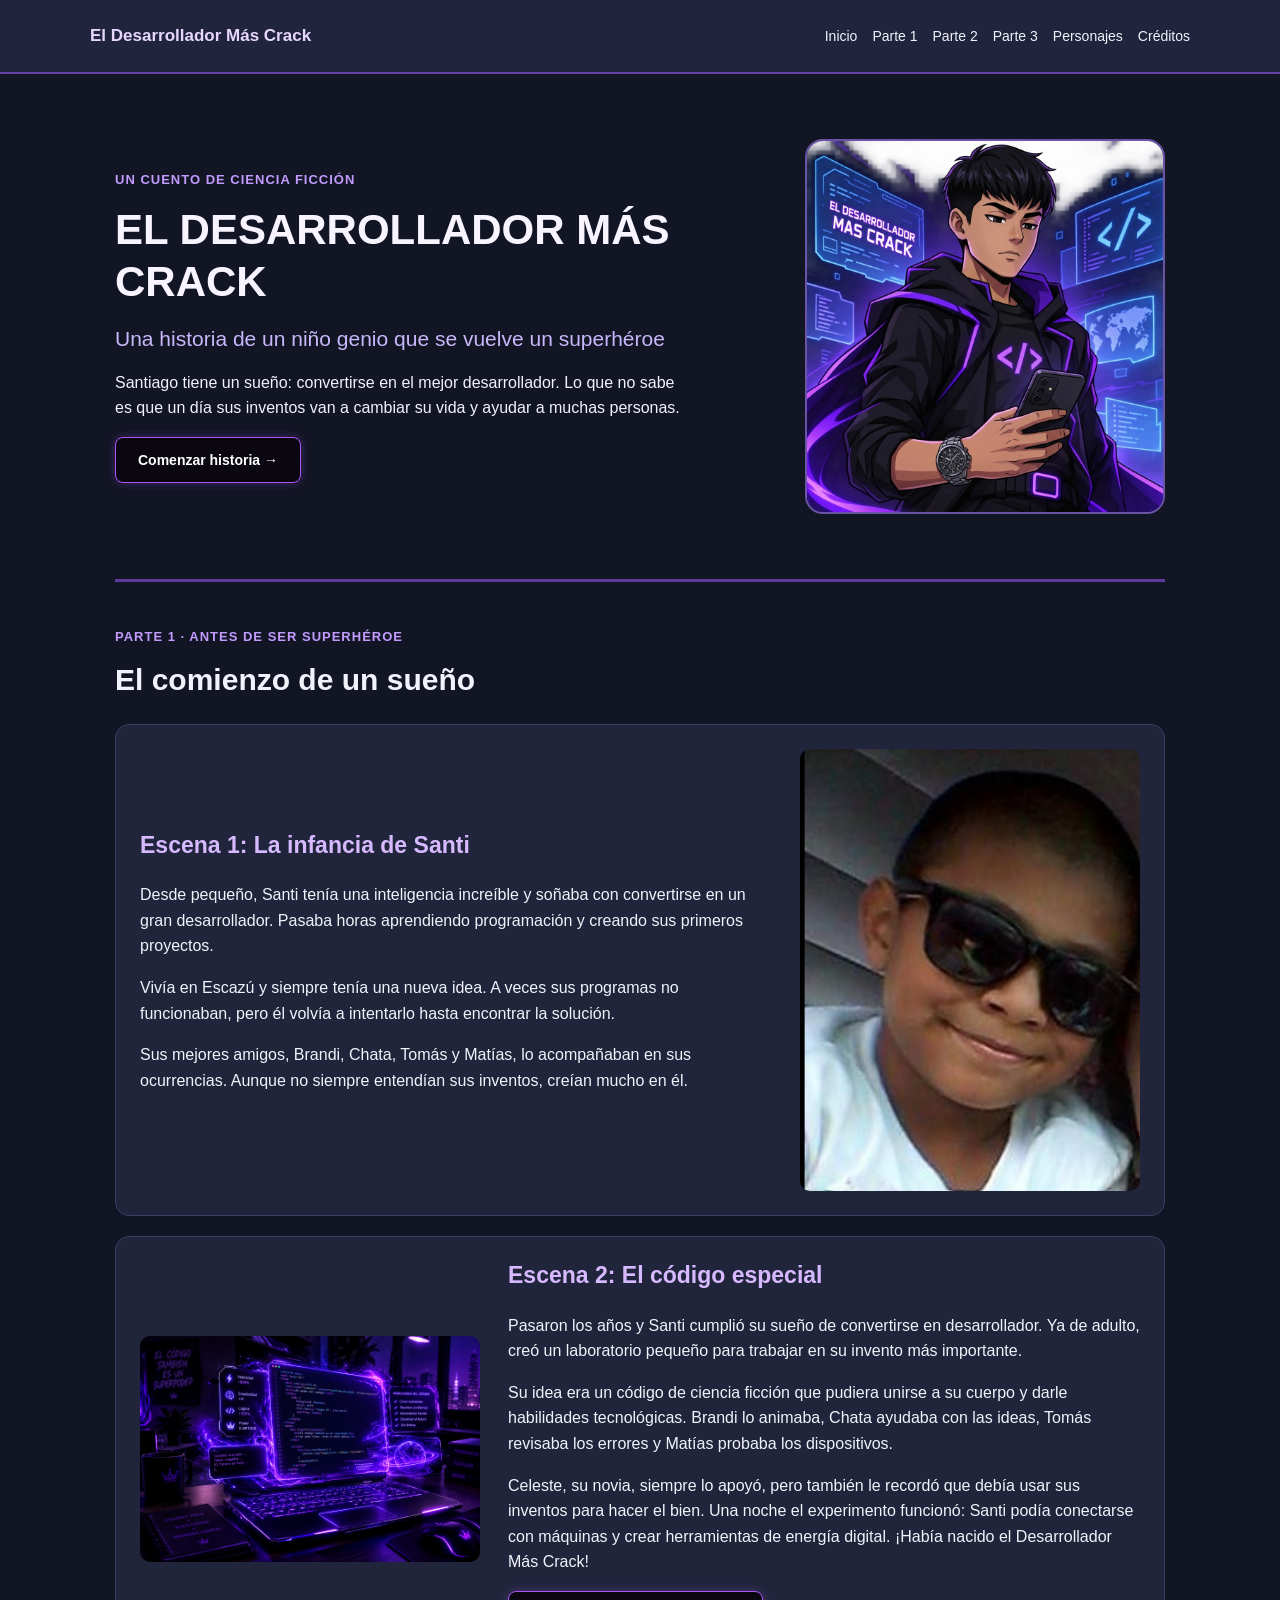
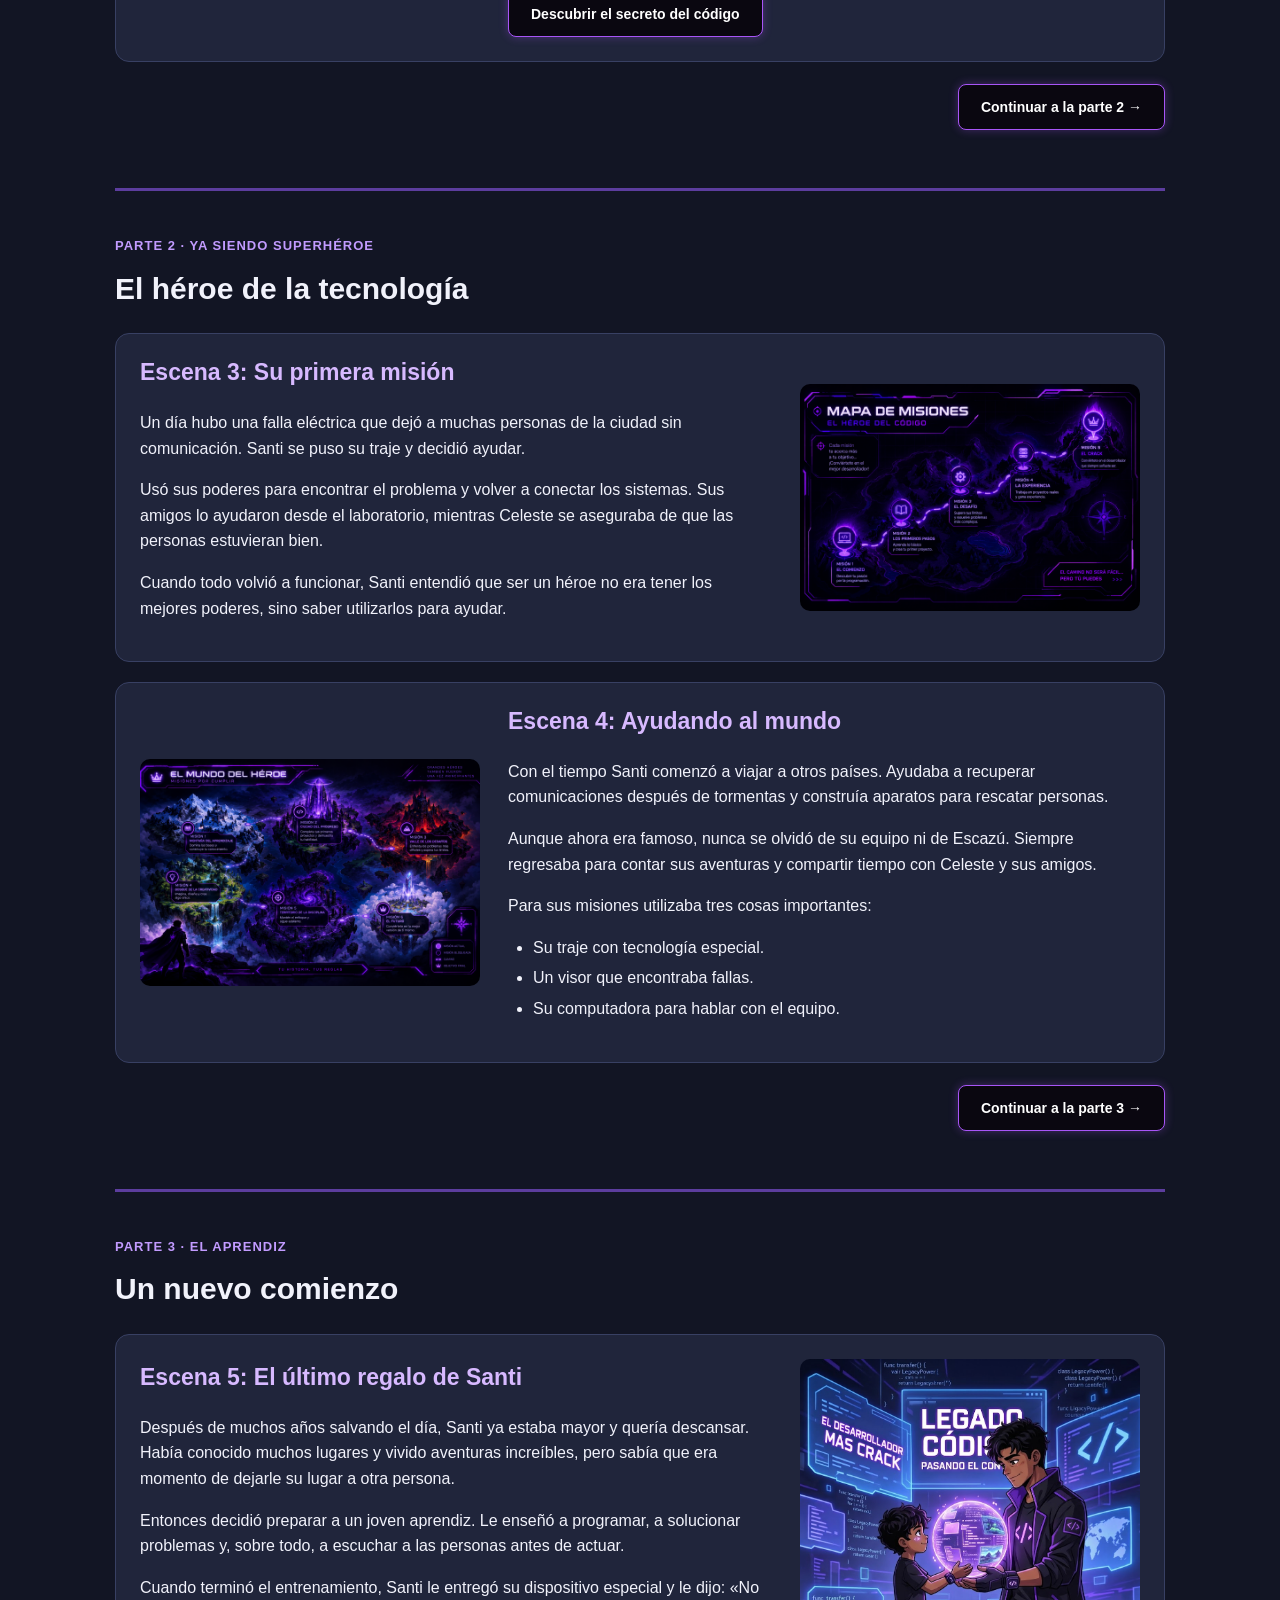
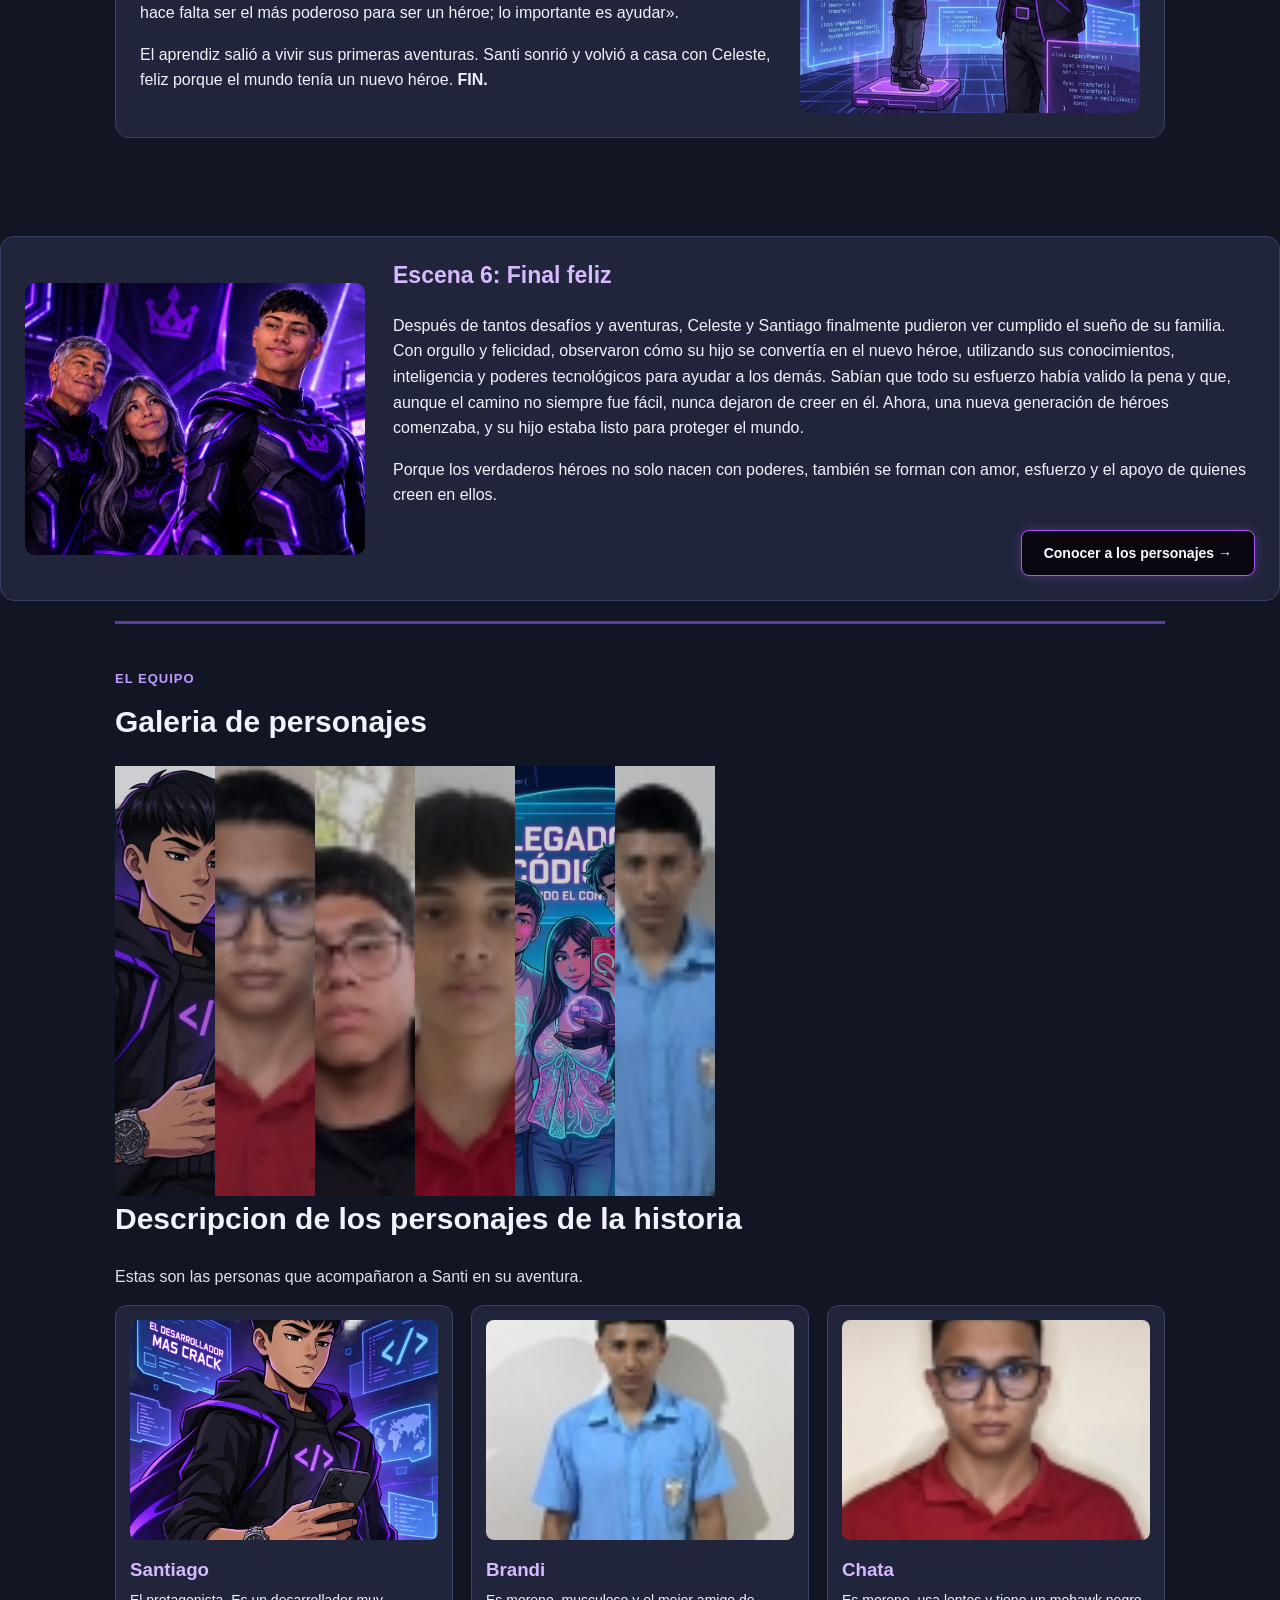
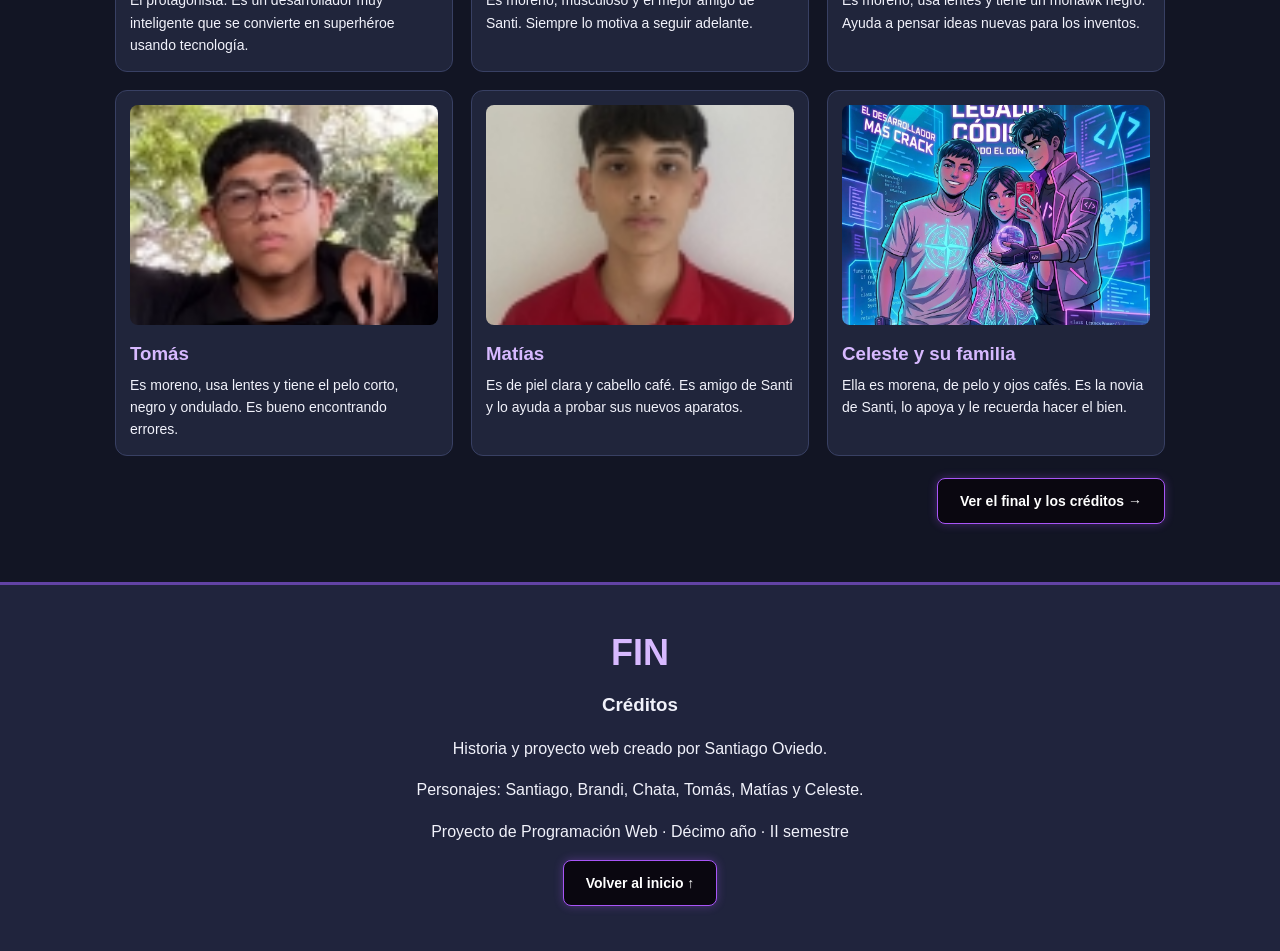
==== commit a0619b9f: "segunda rama" ====
--- a/index.html
+++ b/index.html
@@ -118,27 +118,34 @@
                 </div>
                 <img class="imagen-escena" src="IMG/aprendiz.jpg" alt="Santi ya mayor enseñando a un joven aprendiz">
             </article>
-            <div class="siguiente"><button type="button" onclick="irA('personajes')">Conocer a los personajes →</button></div>
-        </section>
-
-
+          
+        </section>
 
  <article class="escena escena-alterna">
                 <div class="texto-escena">
                     <h3>Escena 6: Final feliz</h3>
-                    <p>Con el tiempo Santi comenzó a viajar a otros países. Ayudaba a recuperar comunicaciones después de tormentas y construía aparatos para rescatar personas.</p>
-                    <p>Aunque ahora era famoso, nunca se olvidó de su equipo ni de Escazú. Siempre regresaba para contar sus aventuras y compartir tiempo con Celeste y sus amigos.</p>
-                    <p>Para sus misiones utilizaba tres cosas importantes:</p>
+                  <p>
+    Después de tantos desafíos y aventuras, Celeste y Santiago finalmente
+    pudieron ver cumplido el sueño de su familia. Con orgullo y felicidad,
+    observaron cómo su hijo se convertía en el nuevo héroe, utilizando sus
+    conocimientos, inteligencia y poderes tecnológicos para ayudar a los demás.
+    Sabían que todo su esfuerzo había valido la pena y que, aunque el camino
+    no siempre fue fácil, nunca dejaron de creer en él. Ahora, una nueva
+    generación de héroes comenzaba, y su hijo estaba listo para proteger el mundo.
+</p>
+
+<p>
+    Porque los verdaderos héroes no solo nacen con poderes, también se forman
+    con amor, esfuerzo y el apoyo de quienes creen en ellos.
+</p>
+
+  <div class="siguiente"><button type="button" onclick="irA('personajes')">Conocer a los personajes →</button></div>
                     <!-- LISTA: incluida porque el PDF pide al menos una lista. -->
-                    <ul class="lista-herramientas">
-                        <li>Su traje con tecnología especial.</li>
-                        <li>Un visor que encontraba fallas.</li>
-                        <li>Su computadora para hablar con el equipo.</li>
-                    </ul>
-                </div>
-                <img class="imagen-escena" src="IMG/mundo.png" alt="Mapa del mundo con las misiones de Santi">
-            </article>
-            <div class="siguiente"><button type="button" onclick="irA('parte3')">Continuar a la parte 3 →</button></div>
+                 
+                </div>
+                <img class="imagen-escena" src="IMG/final feliz.png" alt="Mapa del mundo con las misiones de Santi">
+            </article>
+         
         </section>
 
 
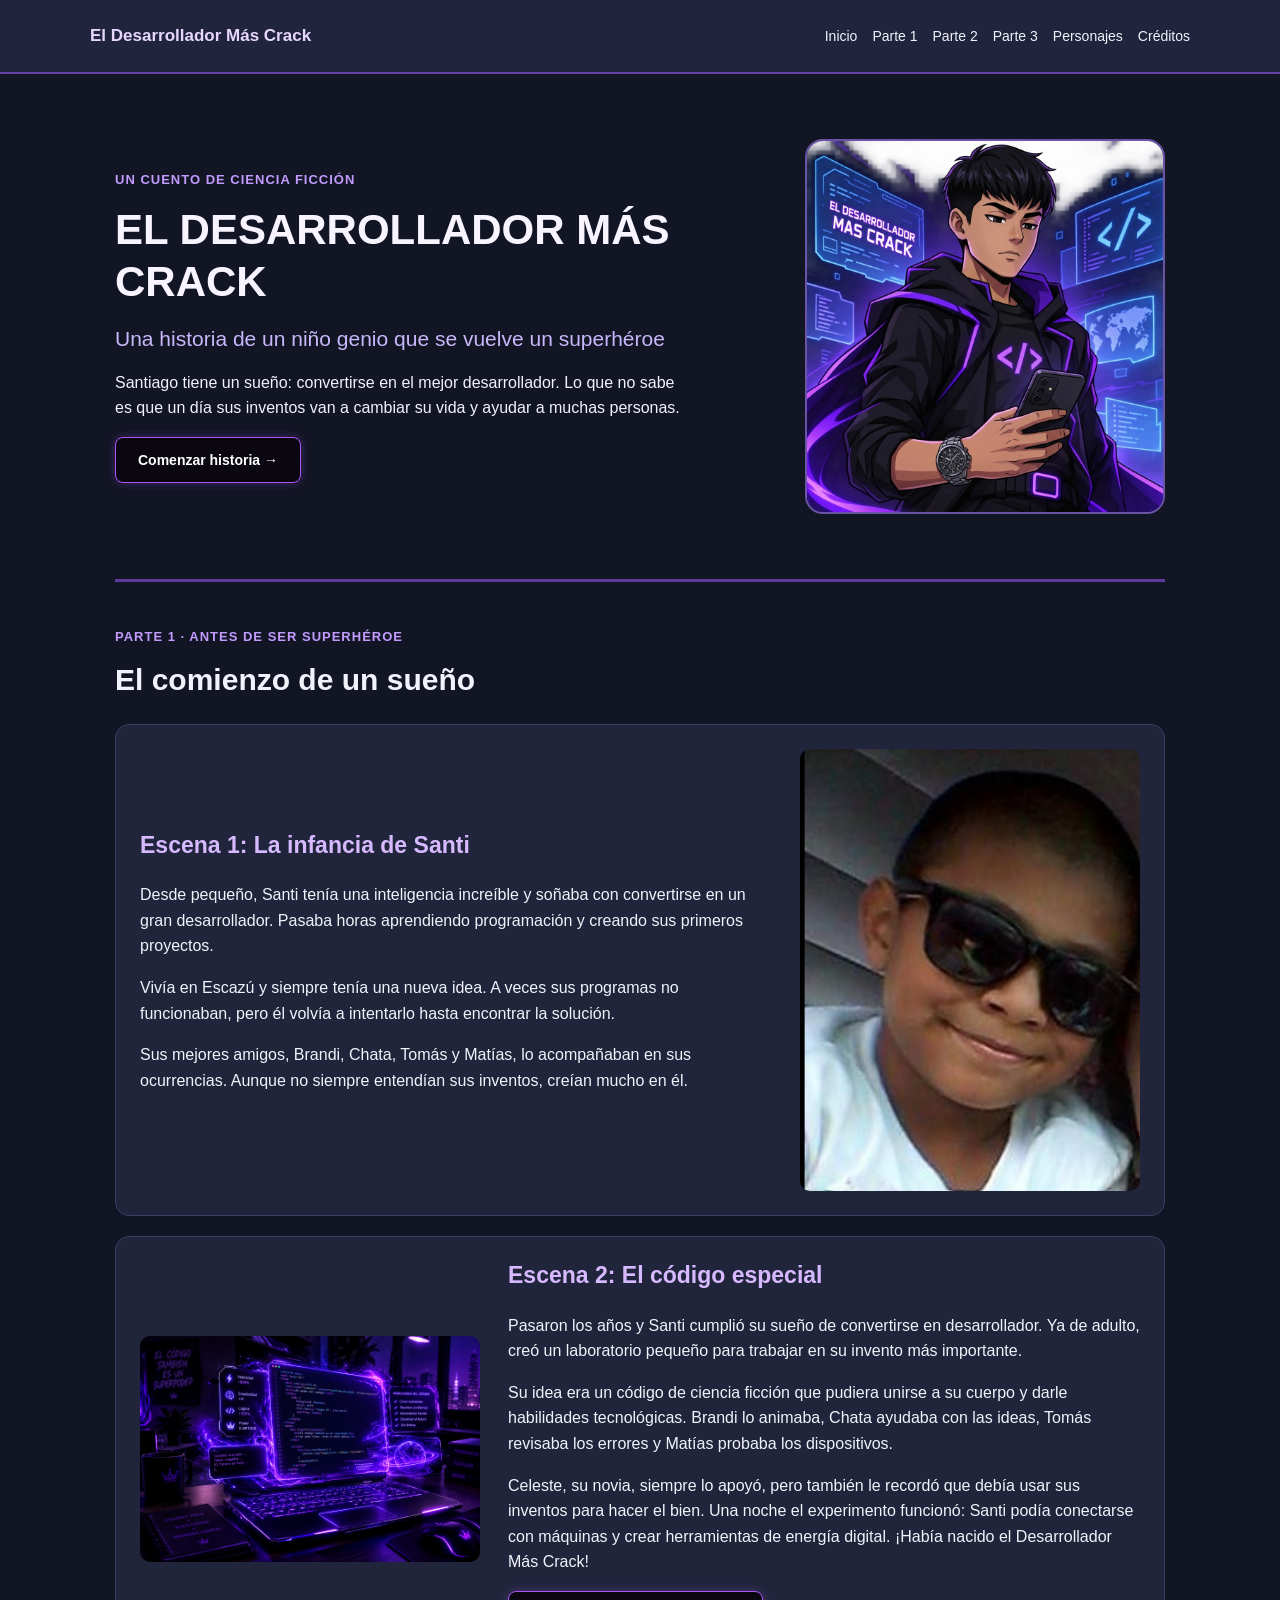
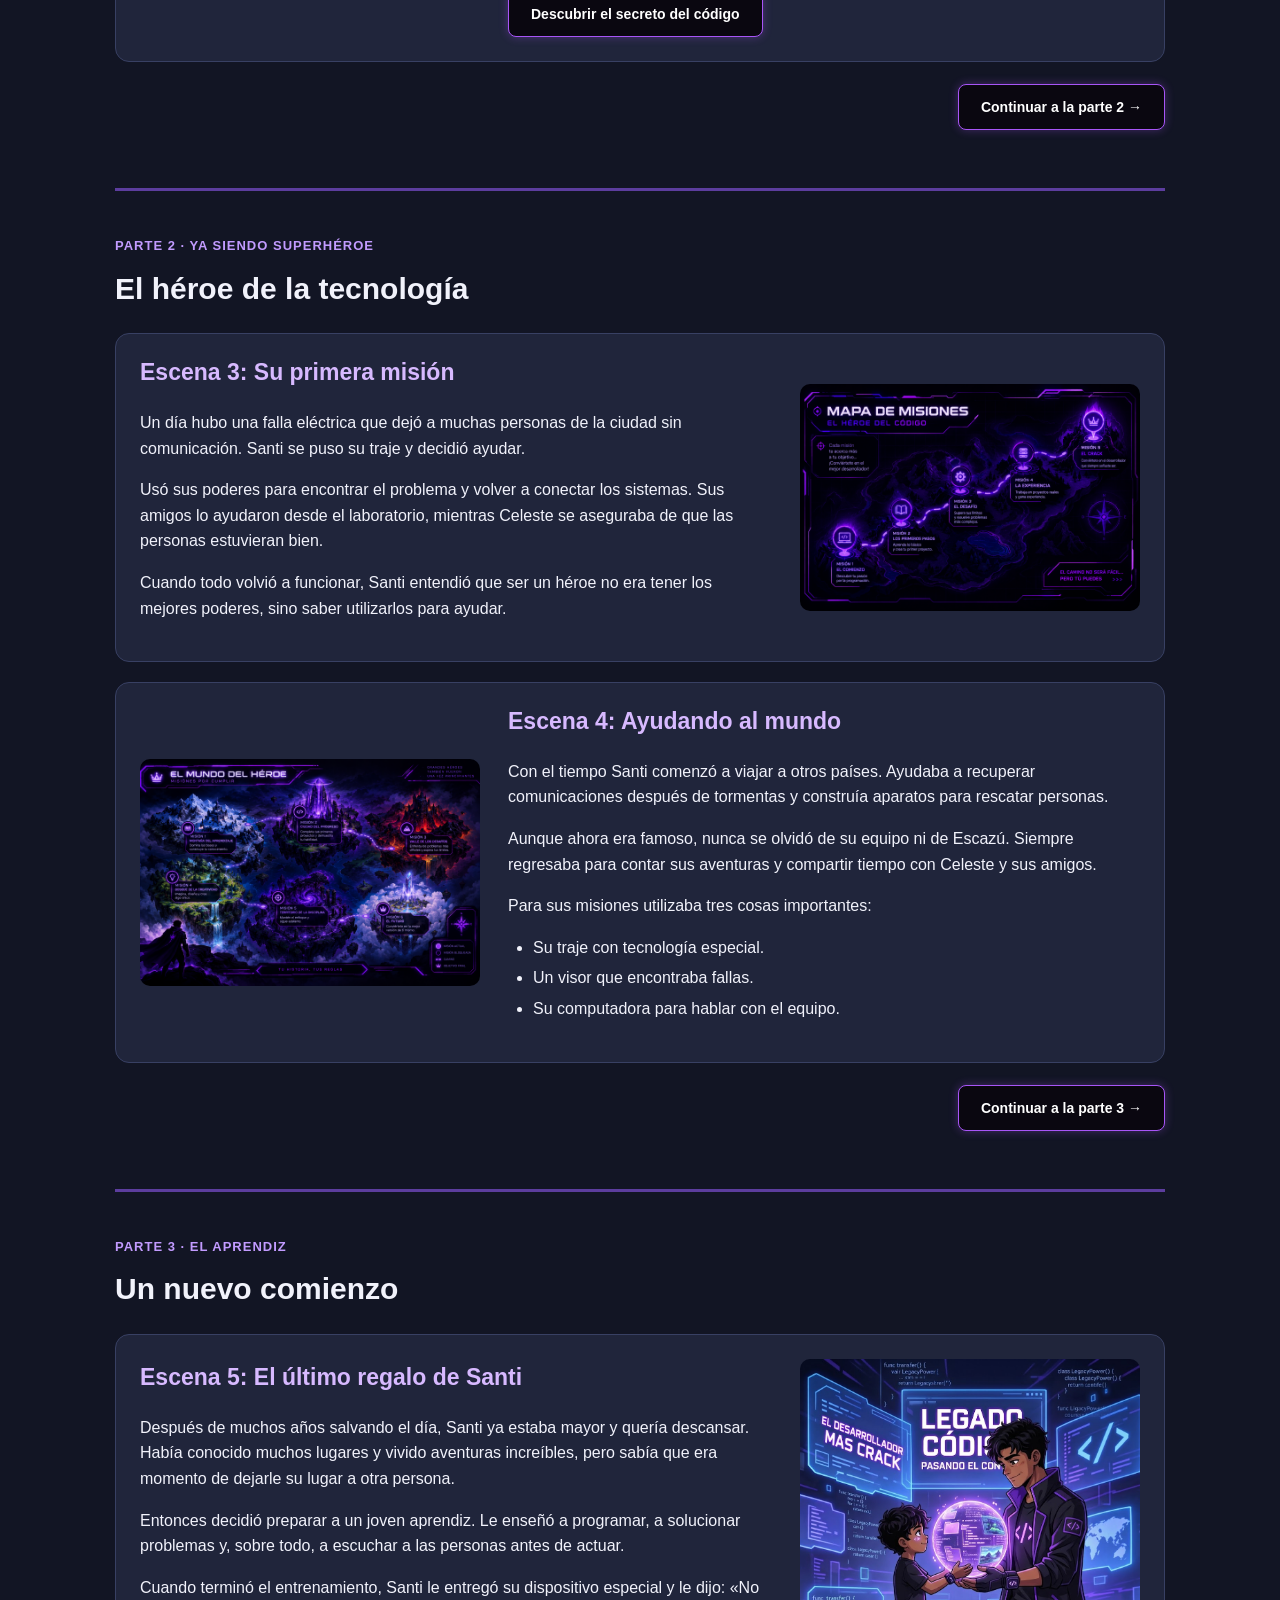
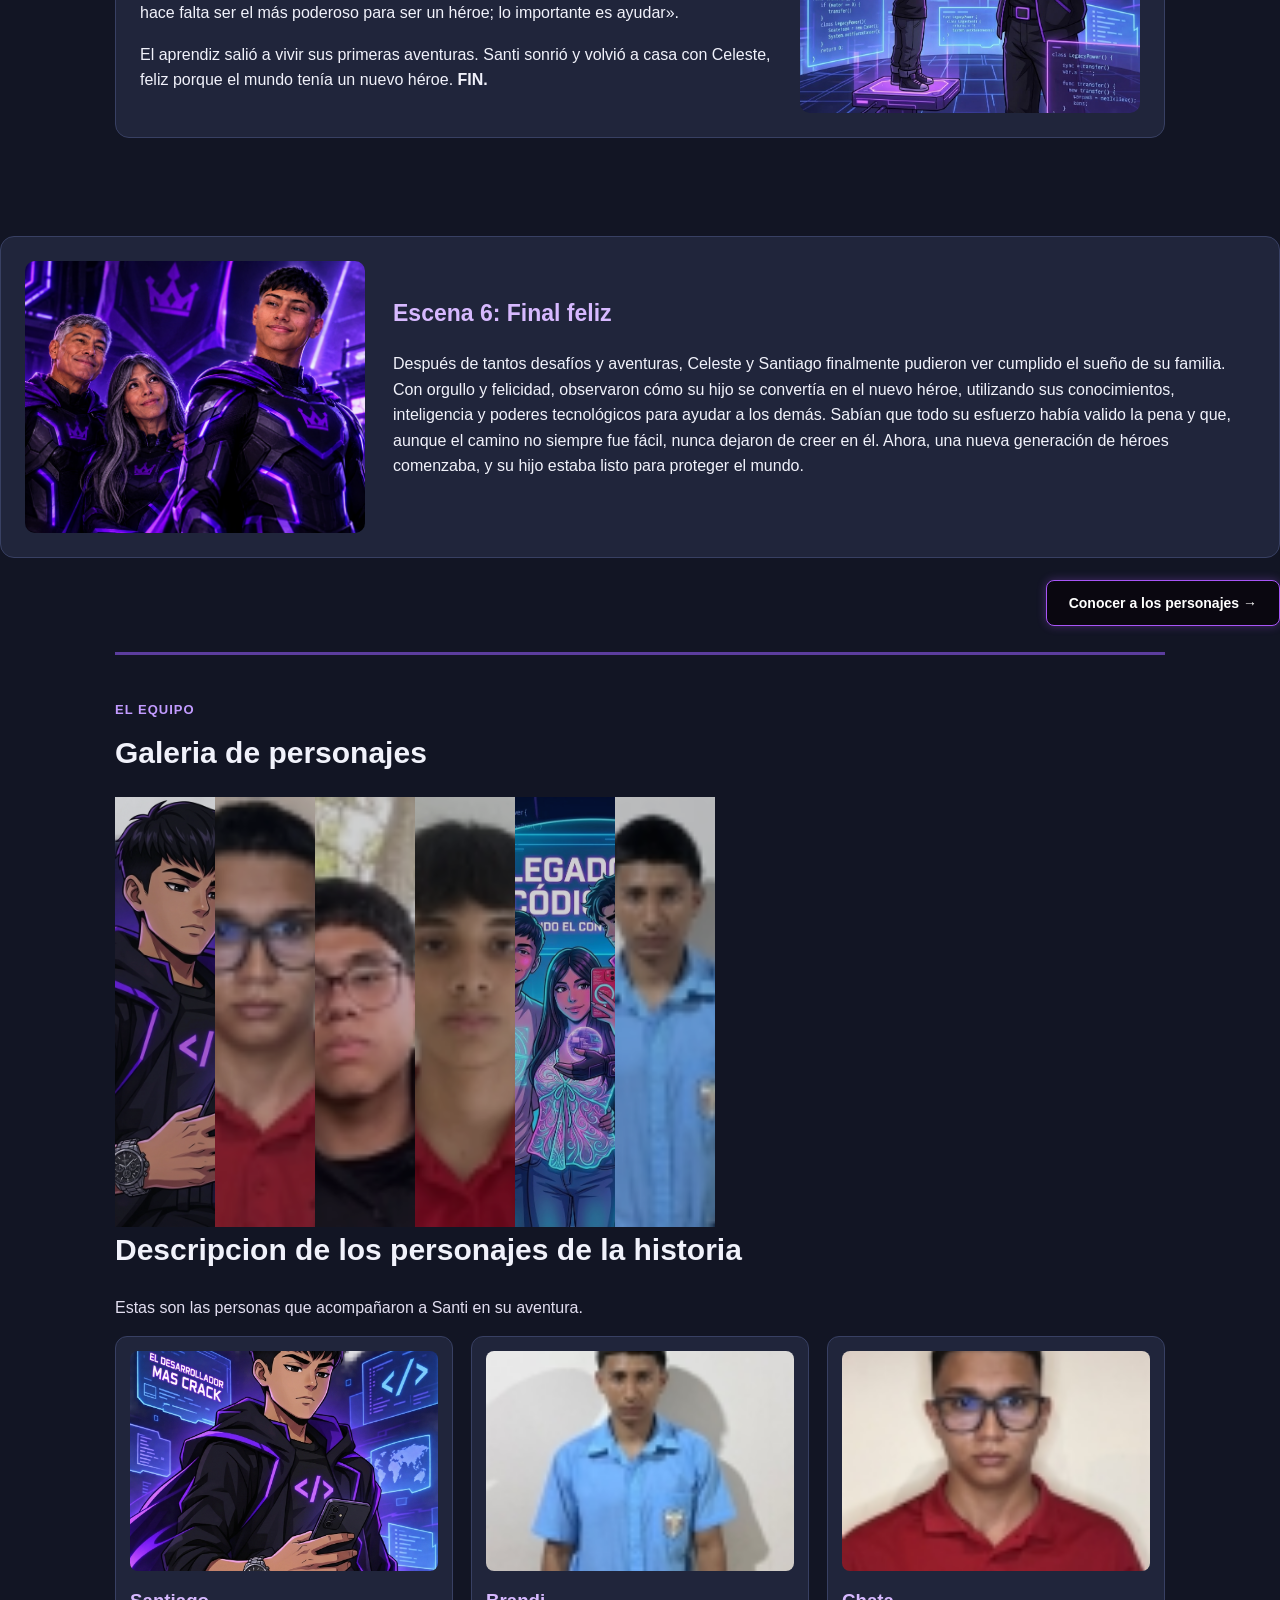
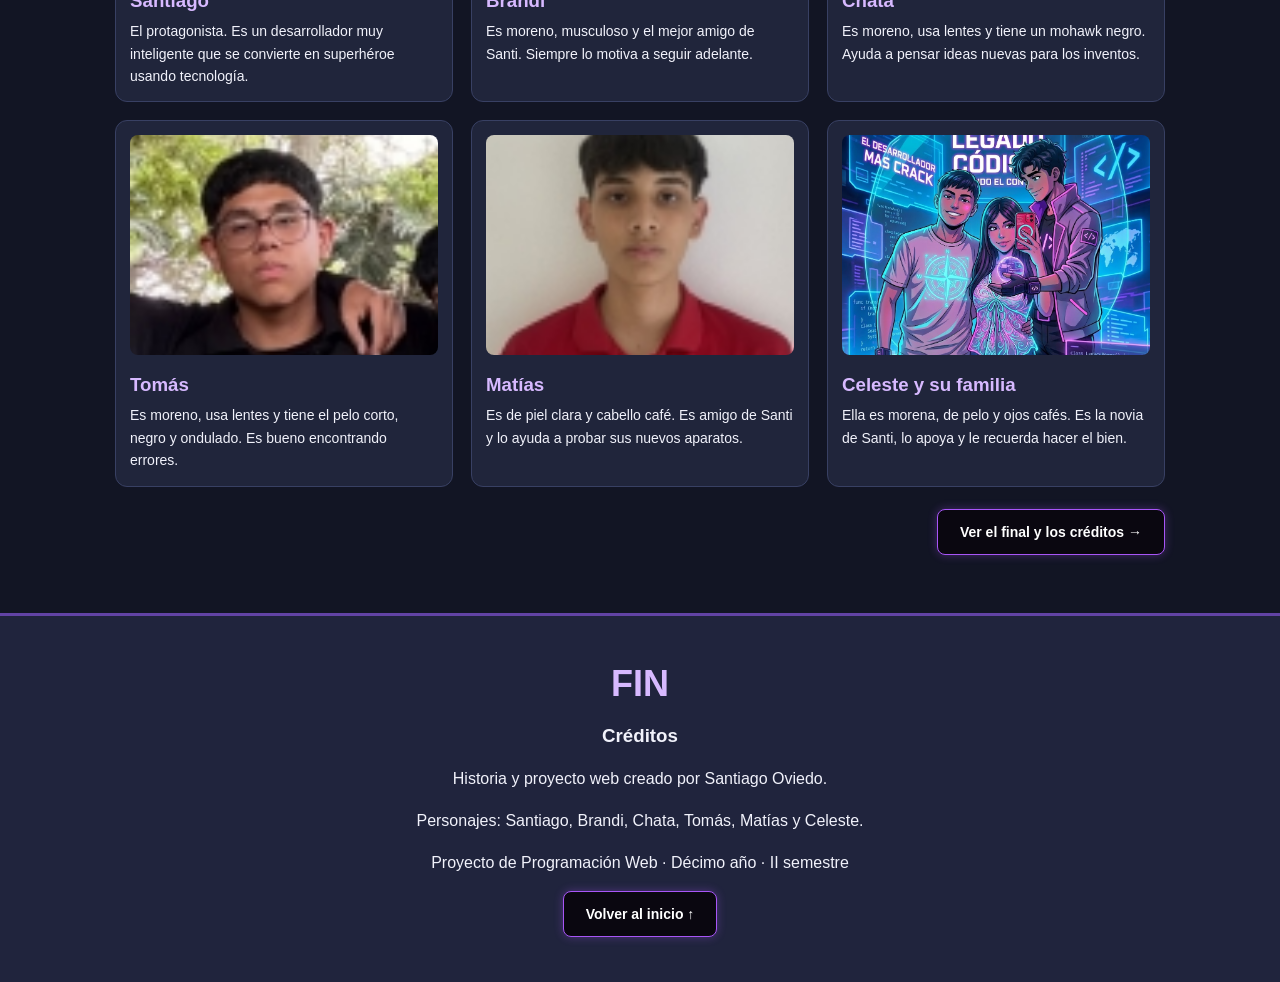
==== commit bb47ac7c: "seccion final" ====
--- a/index.html
+++ b/index.html
@@ -118,13 +118,15 @@
                 </div>
                 <img class="imagen-escena" src="IMG/aprendiz.jpg" alt="Santi ya mayor enseñando a un joven aprendiz">
             </article>
-          
-        </section>
+            
+        </section>
+
+
 
  <article class="escena escena-alterna">
                 <div class="texto-escena">
                     <h3>Escena 6: Final feliz</h3>
-                  <p>
+                   <p>
     Después de tantos desafíos y aventuras, Celeste y Santiago finalmente
     pudieron ver cumplido el sueño de su familia. Con orgullo y felicidad,
     observaron cómo su hijo se convertía en el nuevo héroe, utilizando sus
@@ -132,22 +134,13 @@
     Sabían que todo su esfuerzo había valido la pena y que, aunque el camino
     no siempre fue fácil, nunca dejaron de creer en él. Ahora, una nueva
     generación de héroes comenzaba, y su hijo estaba listo para proteger el mundo.
-</p>
-
-<p>
-    Porque los verdaderos héroes no solo nacen con poderes, también se forman
-    con amor, esfuerzo y el apoyo de quienes creen en ellos.
-</p>
-
-  <div class="siguiente"><button type="button" onclick="irA('personajes')">Conocer a los personajes →</button></div>
-                    <!-- LISTA: incluida porque el PDF pide al menos una lista. -->
-                 
-                </div>
-                <img class="imagen-escena" src="IMG/final feliz.png" alt="Mapa del mundo con las misiones de Santi">
-            </article>
-         
-        </section>
-
+
+                </div>
+                <img class="imagen-escena" src="IMG/final feliz.png" alt="final feliz">
+            </article>
+            <div class="siguiente"><button type="button" onclick="irA('personajes')">Conocer a los personajes →</button></div>
+        </section>
+<br>
 
 
         <!-- PERSONAJES: ilustraciones nuevas hechas para esta historia. -->
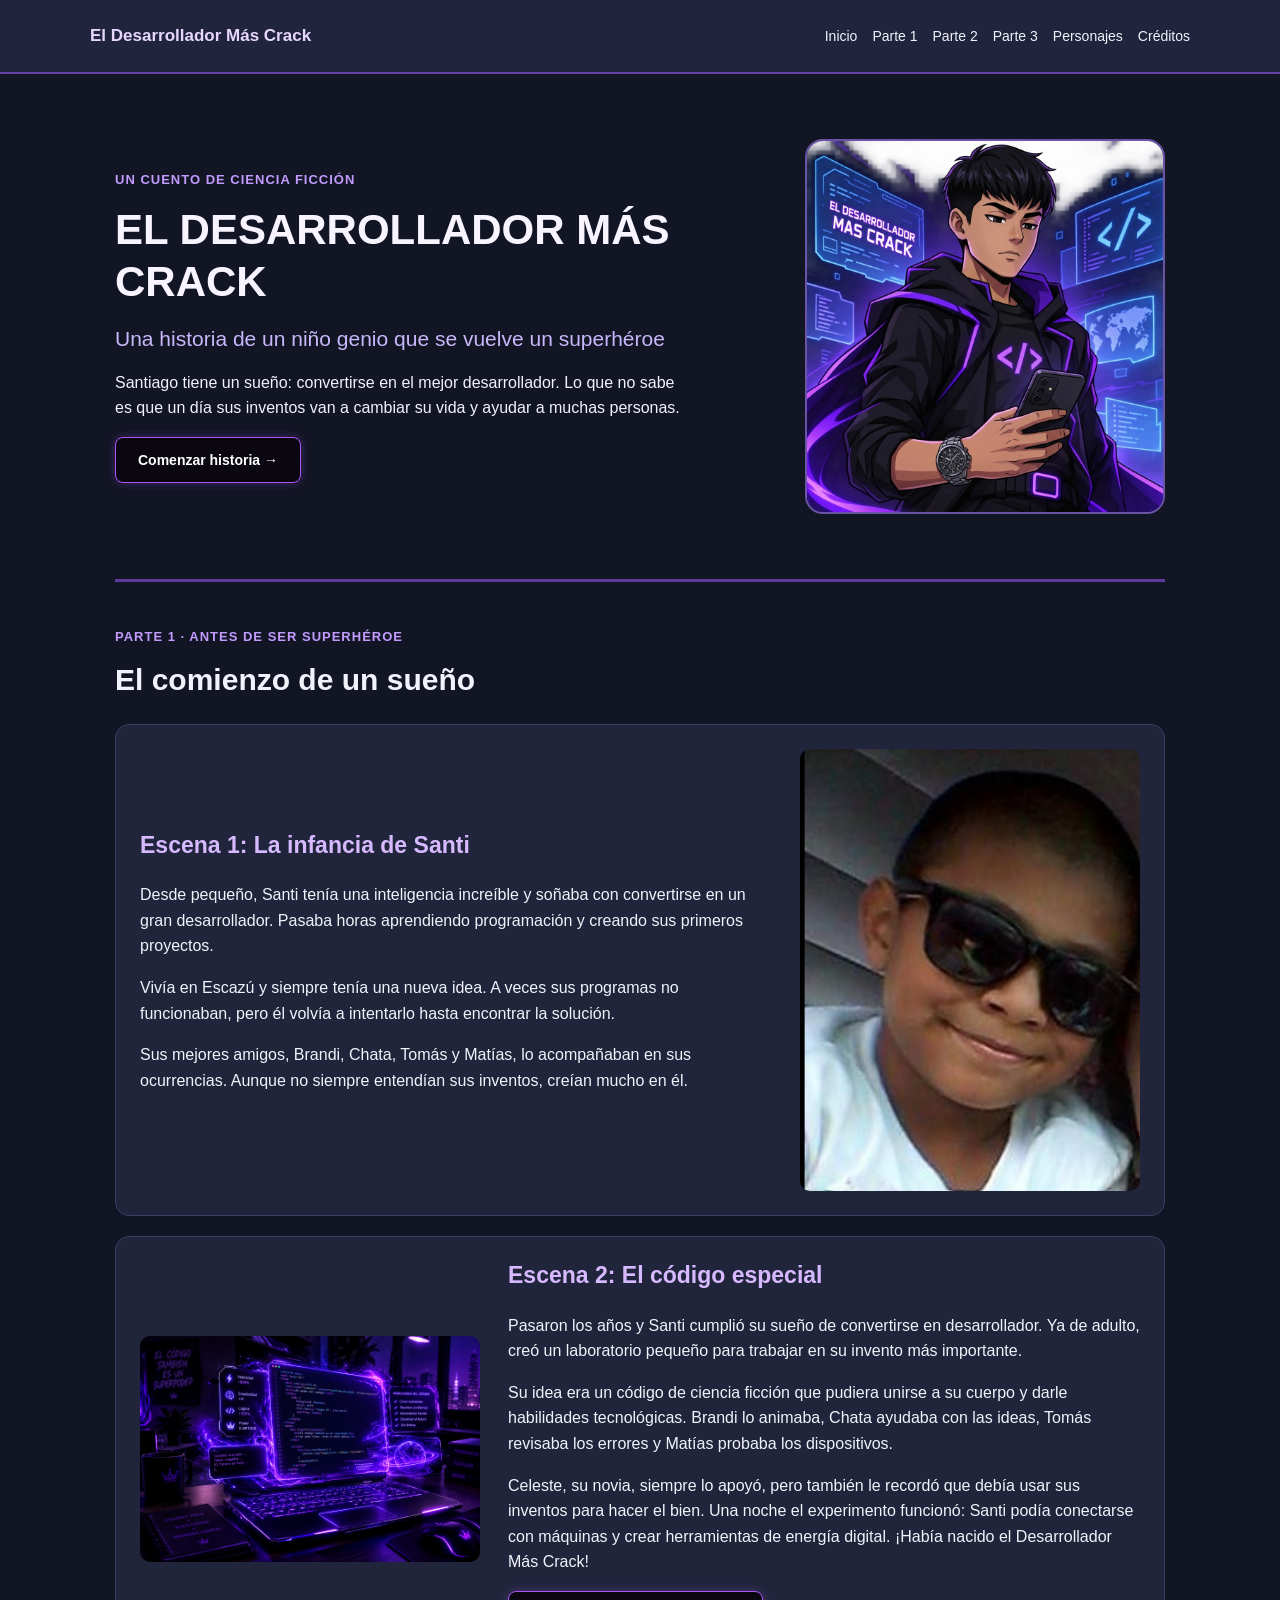
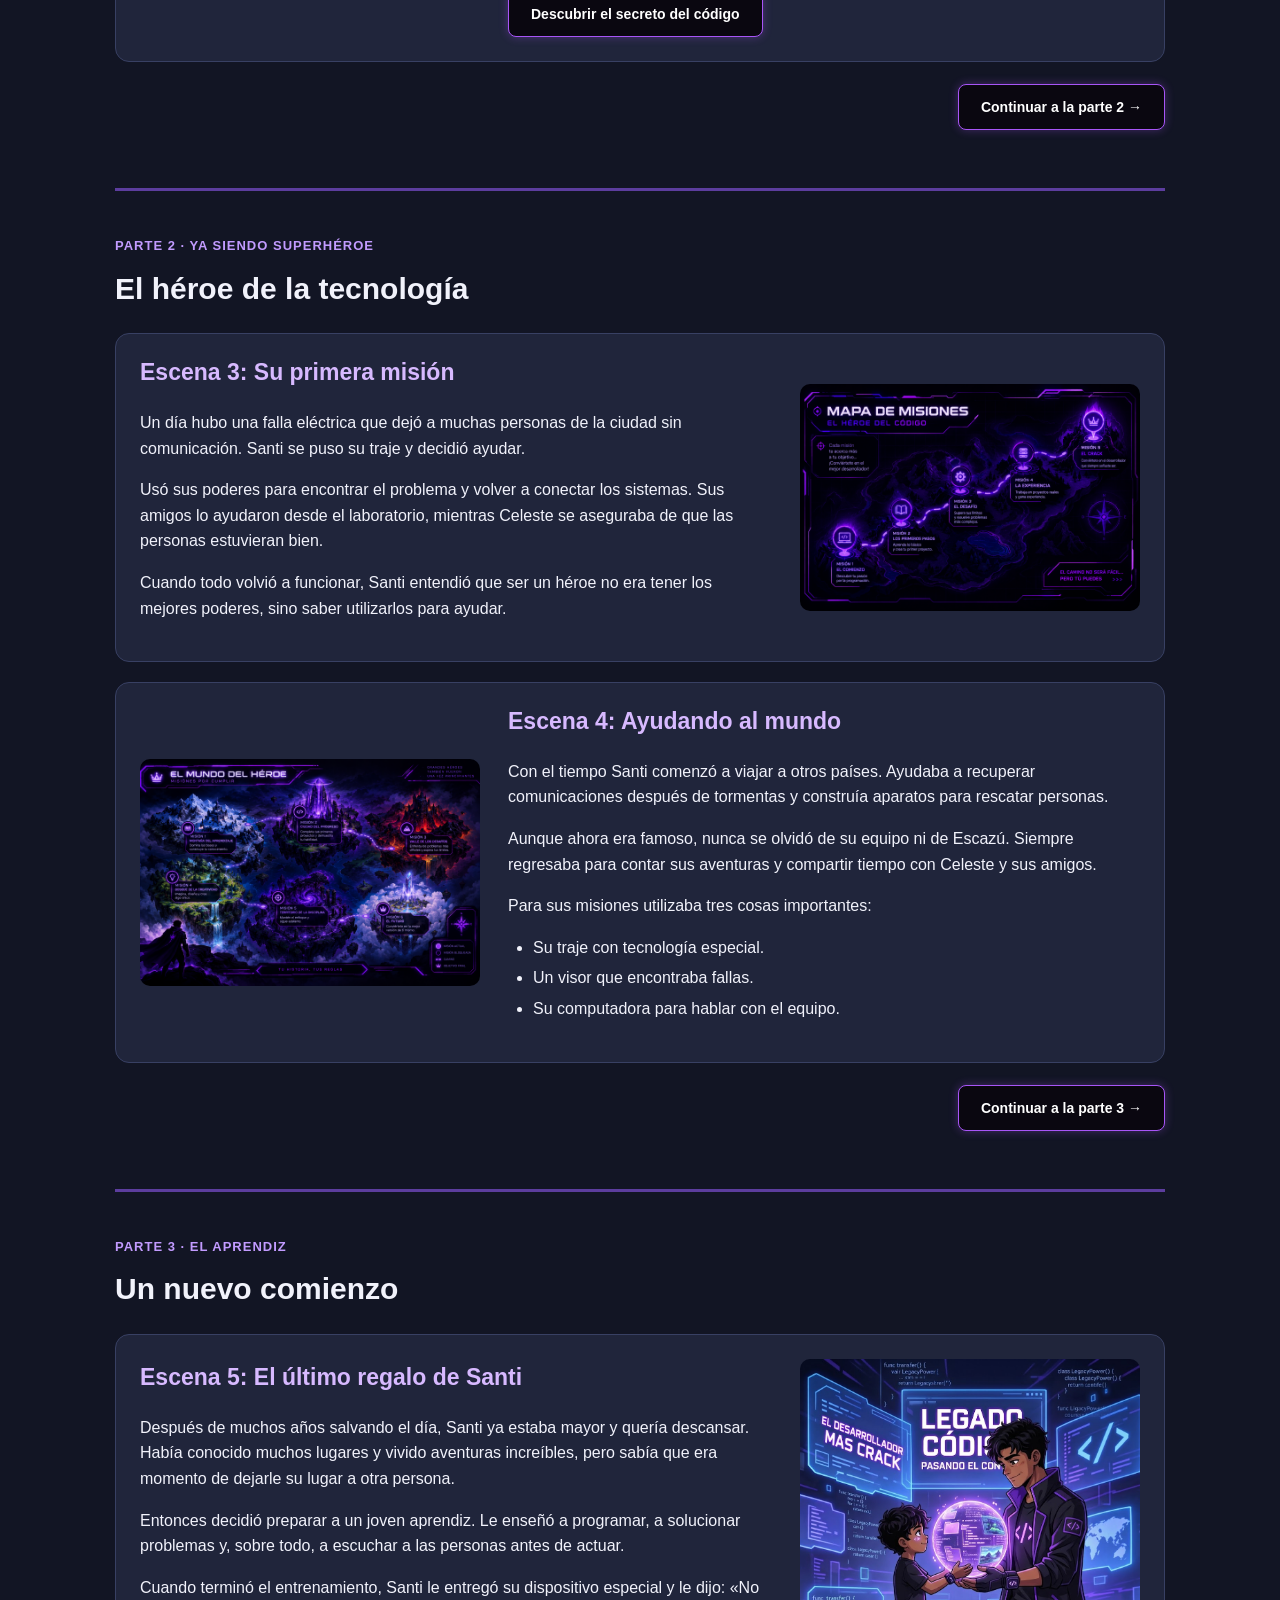
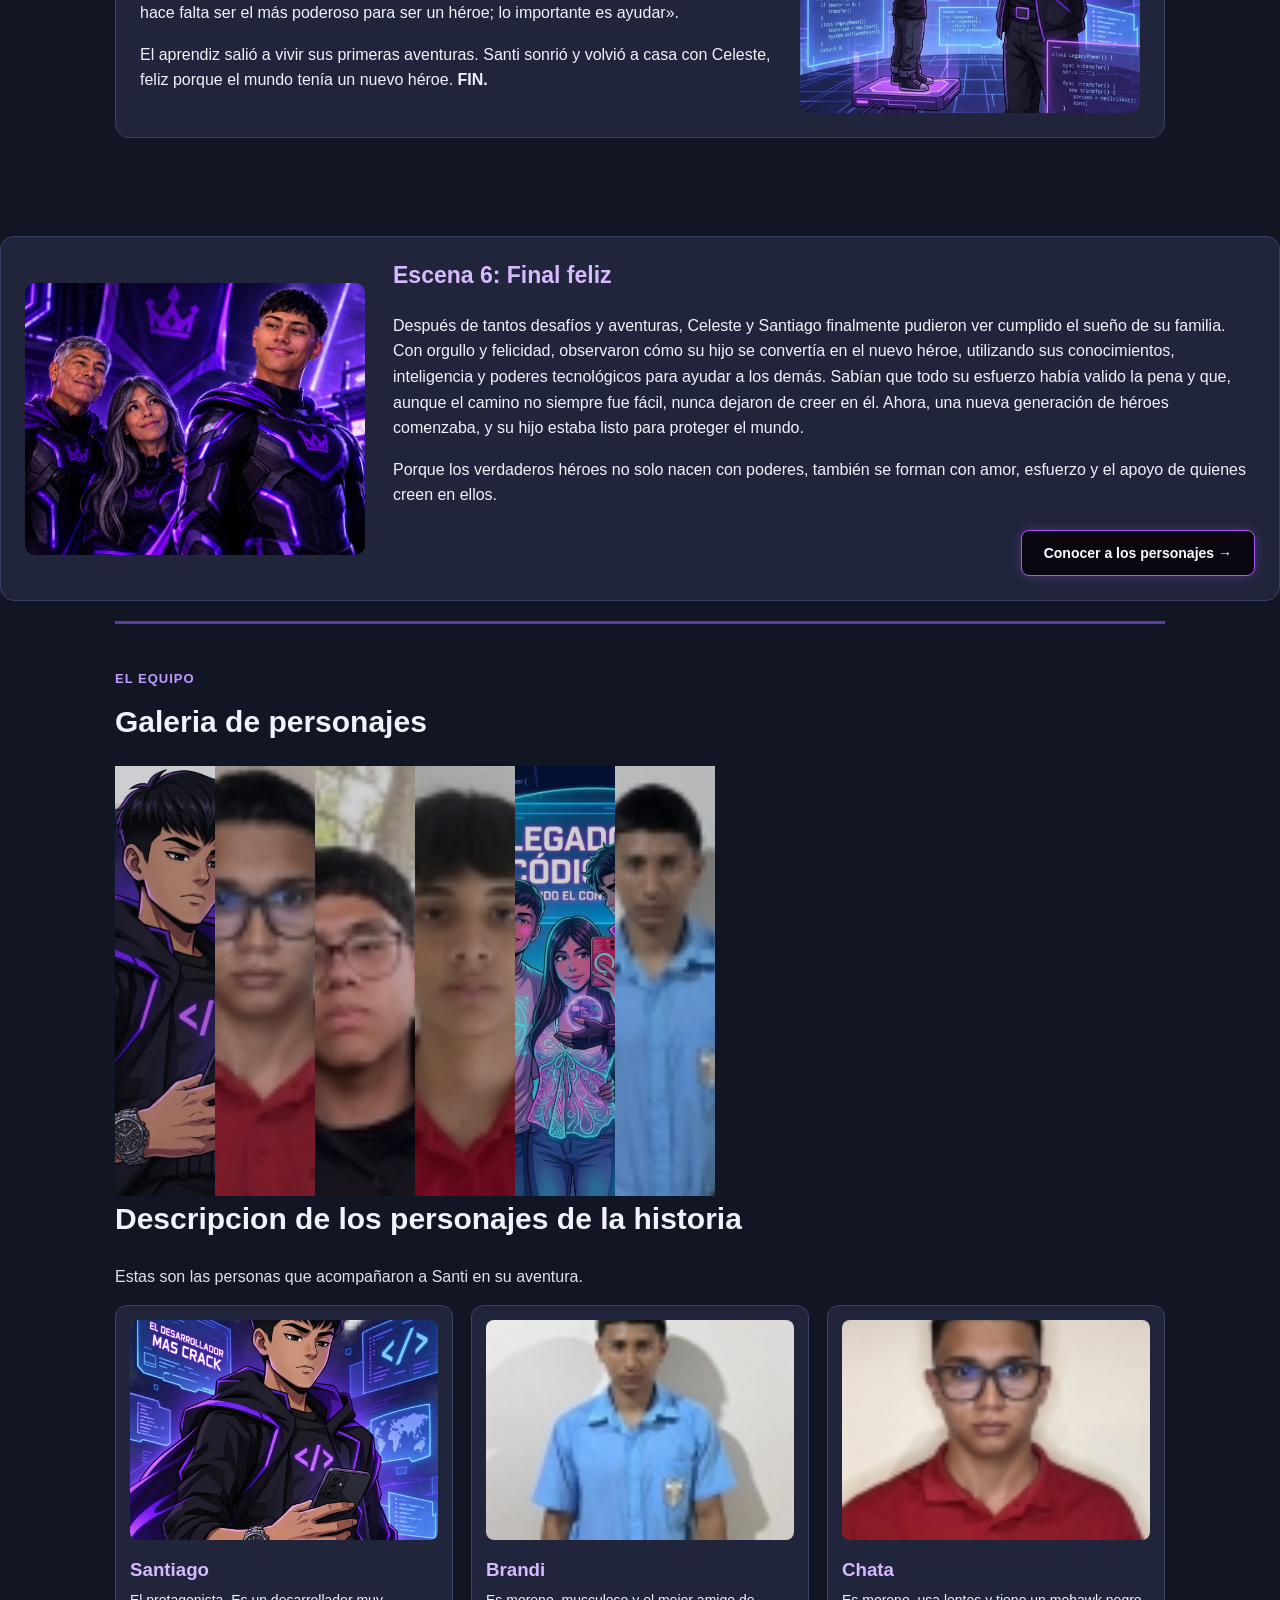
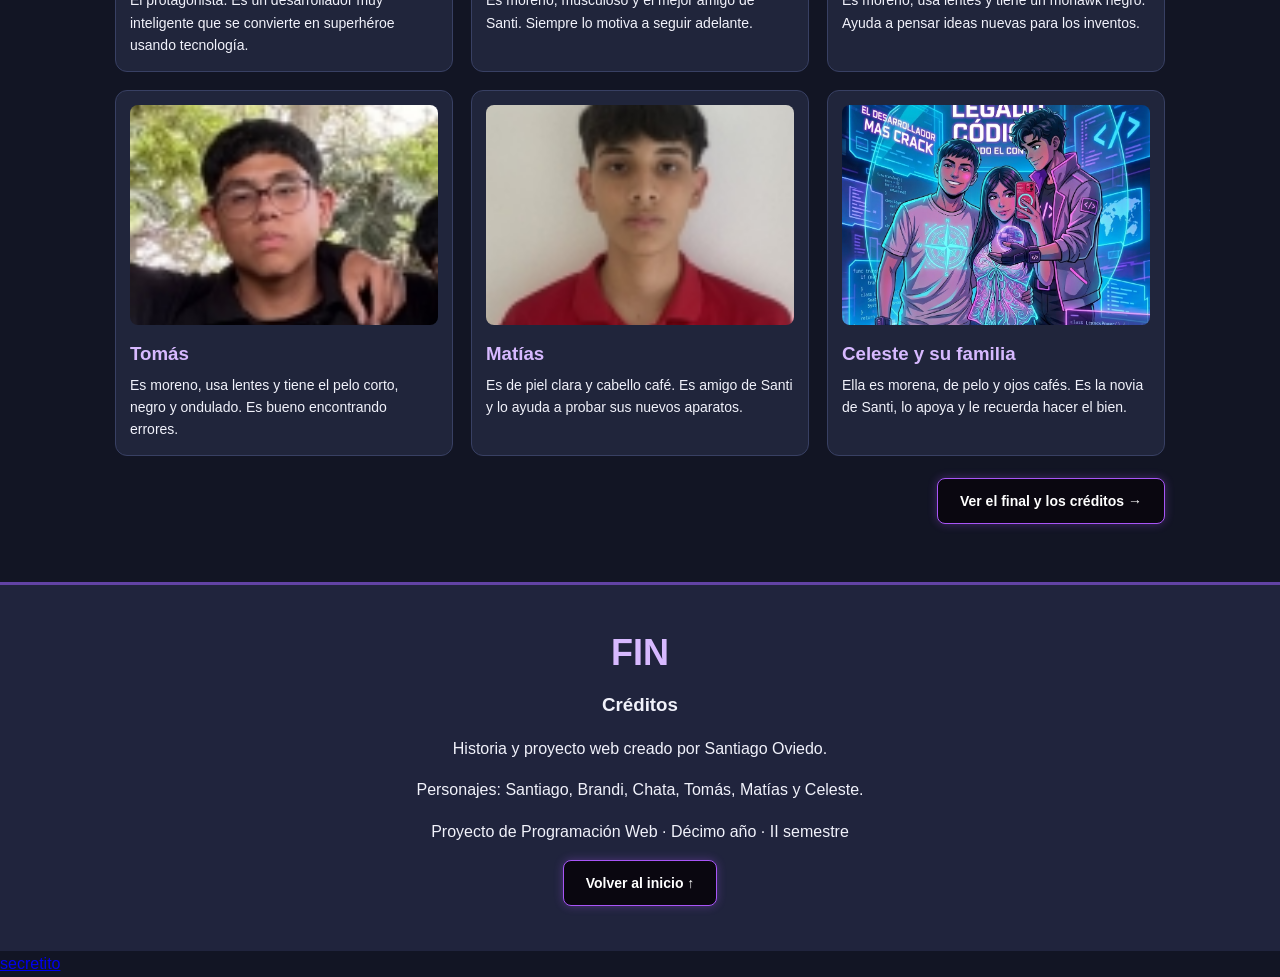
==== commit ca84a123: "secretito" ====
--- a/index.html
+++ b/index.html
@@ -118,15 +118,13 @@
                 </div>
                 <img class="imagen-escena" src="IMG/aprendiz.jpg" alt="Santi ya mayor enseñando a un joven aprendiz">
             </article>
-            
-        </section>
-
-
+          
+        </section>
 
  <article class="escena escena-alterna">
                 <div class="texto-escena">
                     <h3>Escena 6: Final feliz</h3>
-                   <p>
+                  <p>
     Después de tantos desafíos y aventuras, Celeste y Santiago finalmente
     pudieron ver cumplido el sueño de su familia. Con orgullo y felicidad,
     observaron cómo su hijo se convertía en el nuevo héroe, utilizando sus
@@ -134,13 +132,22 @@
     Sabían que todo su esfuerzo había valido la pena y que, aunque el camino
     no siempre fue fácil, nunca dejaron de creer en él. Ahora, una nueva
     generación de héroes comenzaba, y su hijo estaba listo para proteger el mundo.
-
-                </div>
-                <img class="imagen-escena" src="IMG/final feliz.png" alt="final feliz">
-            </article>
-            <div class="siguiente"><button type="button" onclick="irA('personajes')">Conocer a los personajes →</button></div>
-        </section>
-<br>
+</p>
+
+<p>
+    Porque los verdaderos héroes no solo nacen con poderes, también se forman
+    con amor, esfuerzo y el apoyo de quienes creen en ellos.
+</p>
+
+  <div class="siguiente"><button type="button" onclick="irA('personajes')">Conocer a los personajes →</button></div>
+                    <!-- LISTA: incluida porque el PDF pide al menos una lista. -->
+                 
+                </div>
+                <img class="imagen-escena" src="IMG/final feliz.png" alt="Mapa del mundo con las misiones de Santi">
+            </article>
+         
+        </section>
+
 
 
         <!-- PERSONAJES: ilustraciones nuevas hechas para esta historia. -->
@@ -208,7 +215,7 @@
             <button type="button" onclick="irA('inicio')">Volver al inicio ↑</button>
         </div>
     </footer>
-
+<a href="indexsecreto.html" target="_blank">secretito</a>
     <!-- JavaScript separado para que el código esté más ordenado. -->
     <script src="js/script.js"></script>
 </body>
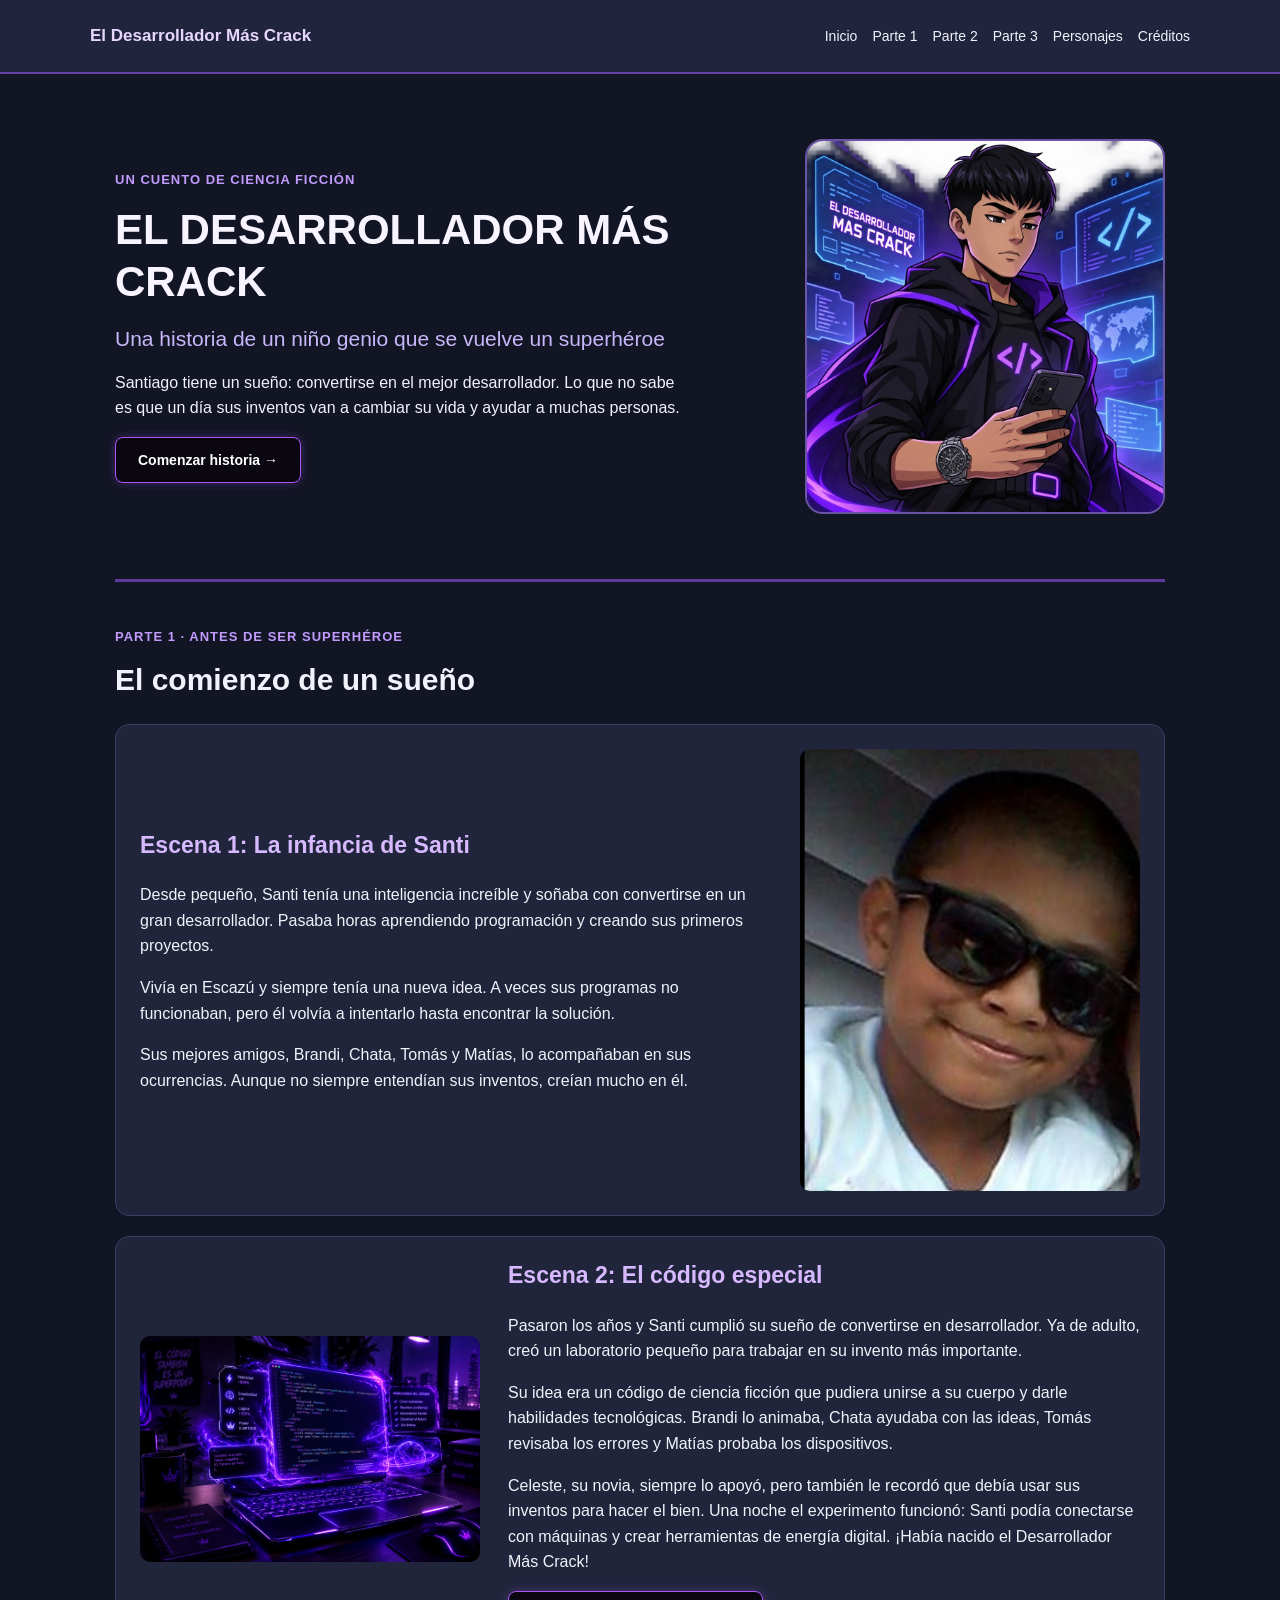
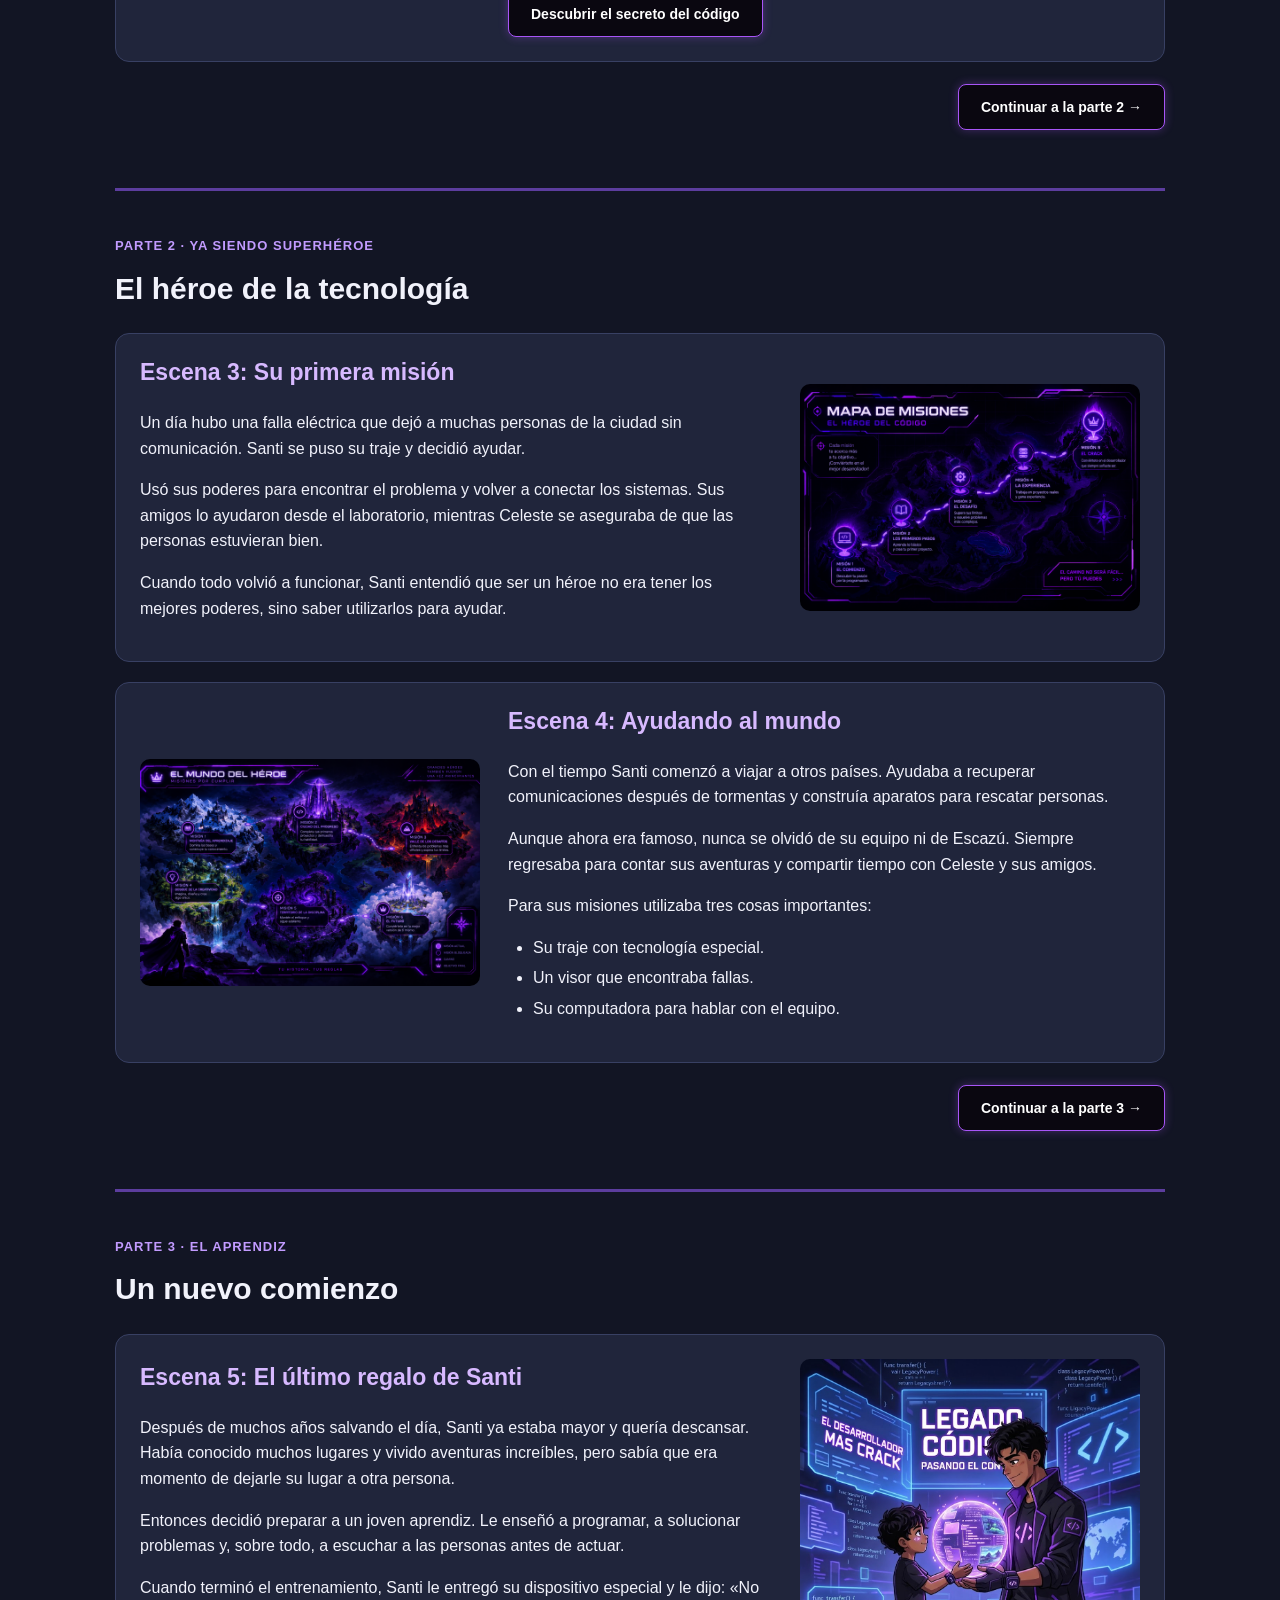
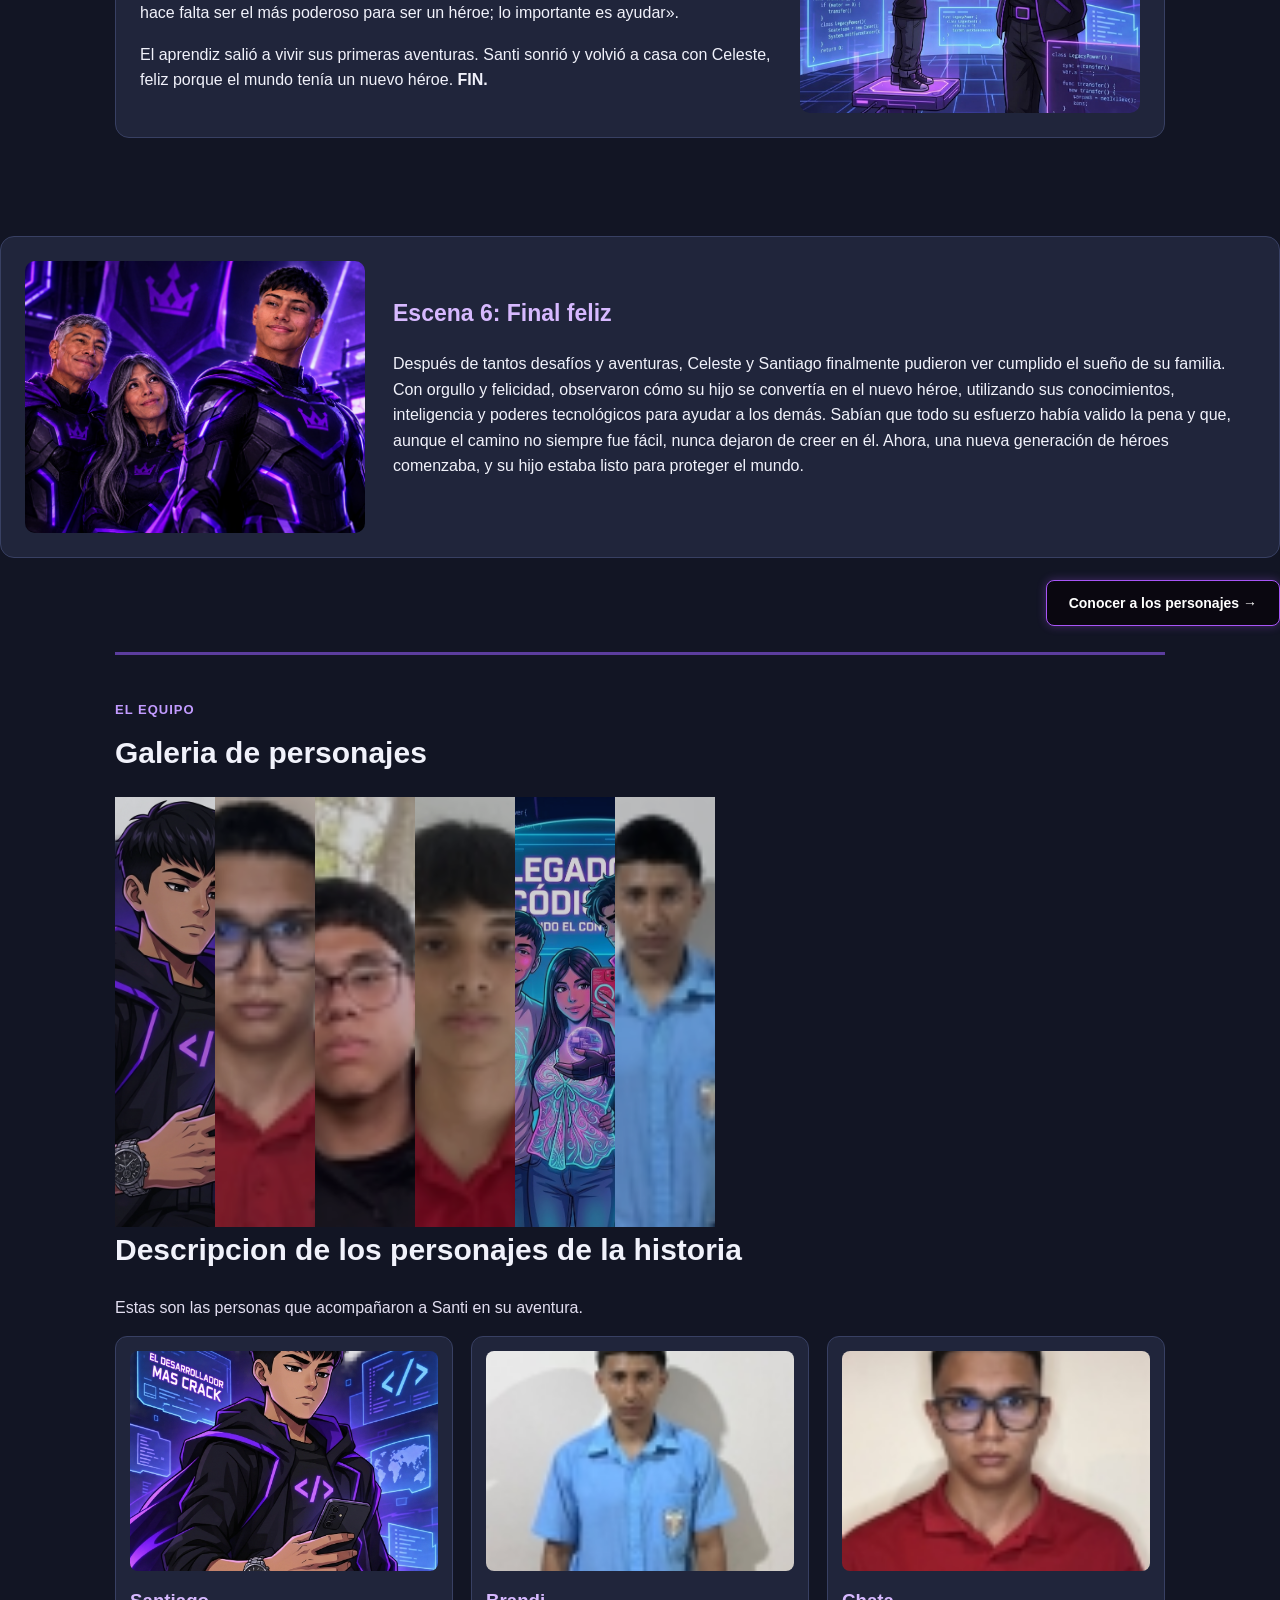
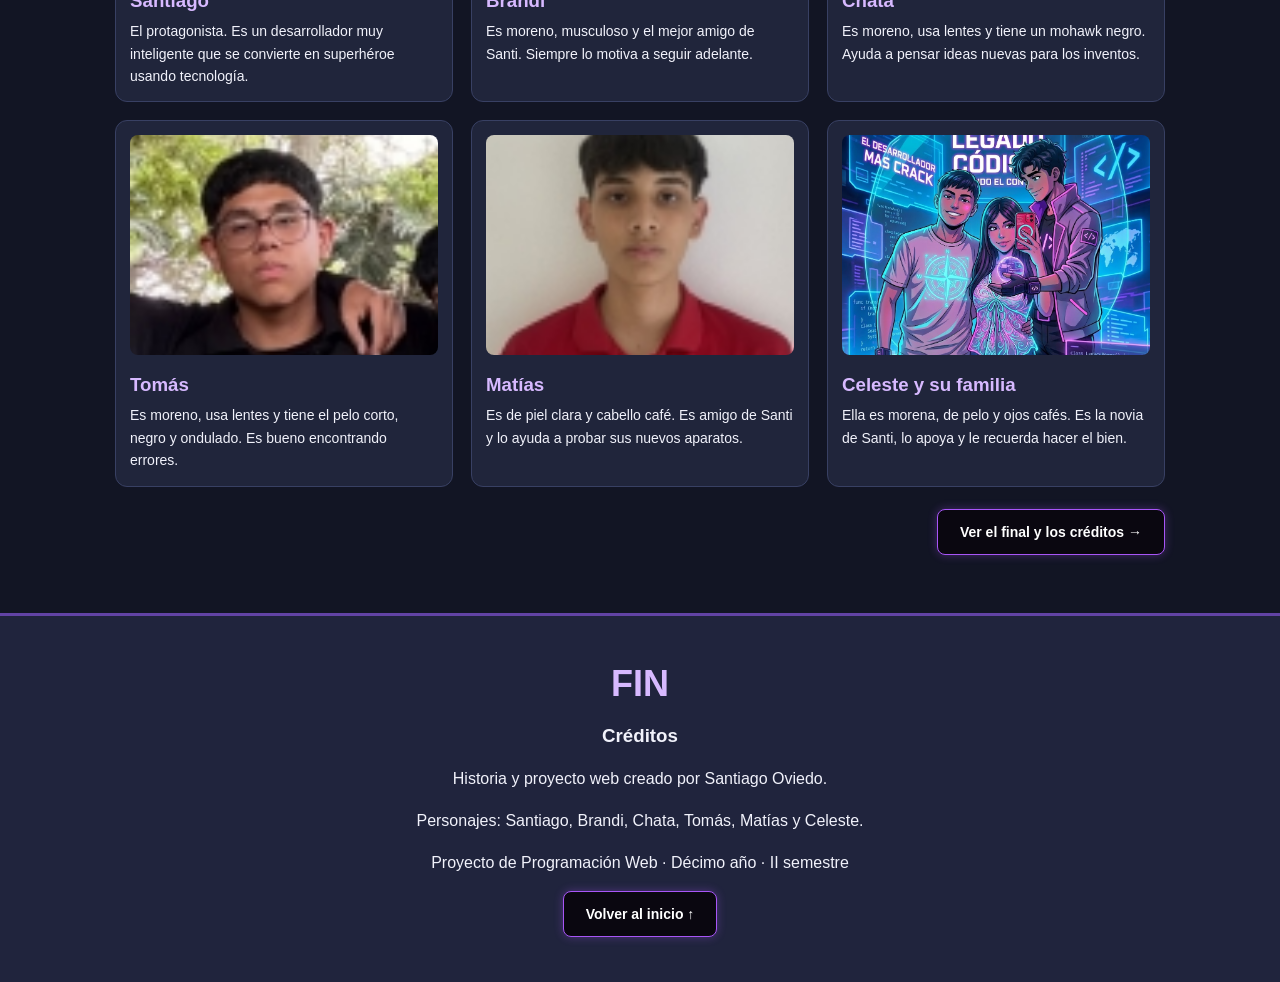
==== commit fe71e114: "Merge branch 'ramita'" ====
--- a/index.html
+++ b/index.html
@@ -118,13 +118,15 @@
                 </div>
                 <img class="imagen-escena" src="IMG/aprendiz.jpg" alt="Santi ya mayor enseñando a un joven aprendiz">
             </article>
-          
-        </section>
+            
+        </section>
+
+
 
  <article class="escena escena-alterna">
                 <div class="texto-escena">
                     <h3>Escena 6: Final feliz</h3>
-                  <p>
+                   <p>
     Después de tantos desafíos y aventuras, Celeste y Santiago finalmente
     pudieron ver cumplido el sueño de su familia. Con orgullo y felicidad,
     observaron cómo su hijo se convertía en el nuevo héroe, utilizando sus
@@ -132,22 +134,13 @@
     Sabían que todo su esfuerzo había valido la pena y que, aunque el camino
     no siempre fue fácil, nunca dejaron de creer en él. Ahora, una nueva
     generación de héroes comenzaba, y su hijo estaba listo para proteger el mundo.
-</p>
-
-<p>
-    Porque los verdaderos héroes no solo nacen con poderes, también se forman
-    con amor, esfuerzo y el apoyo de quienes creen en ellos.
-</p>
-
-  <div class="siguiente"><button type="button" onclick="irA('personajes')">Conocer a los personajes →</button></div>
-                    <!-- LISTA: incluida porque el PDF pide al menos una lista. -->
-                 
-                </div>
-                <img class="imagen-escena" src="IMG/final feliz.png" alt="Mapa del mundo con las misiones de Santi">
-            </article>
-         
-        </section>
-
+
+                </div>
+                <img class="imagen-escena" src="IMG/final feliz.png" alt="final feliz">
+            </article>
+            <div class="siguiente"><button type="button" onclick="irA('personajes')">Conocer a los personajes →</button></div>
+        </section>
+<br>
 
 
         <!-- PERSONAJES: ilustraciones nuevas hechas para esta historia. -->
@@ -215,7 +208,7 @@
             <button type="button" onclick="irA('inicio')">Volver al inicio ↑</button>
         </div>
     </footer>
-<a href="indexsecreto.html" target="_blank">secretito</a>
+
     <!-- JavaScript separado para que el código esté más ordenado. -->
     <script src="js/script.js"></script>
 </body>
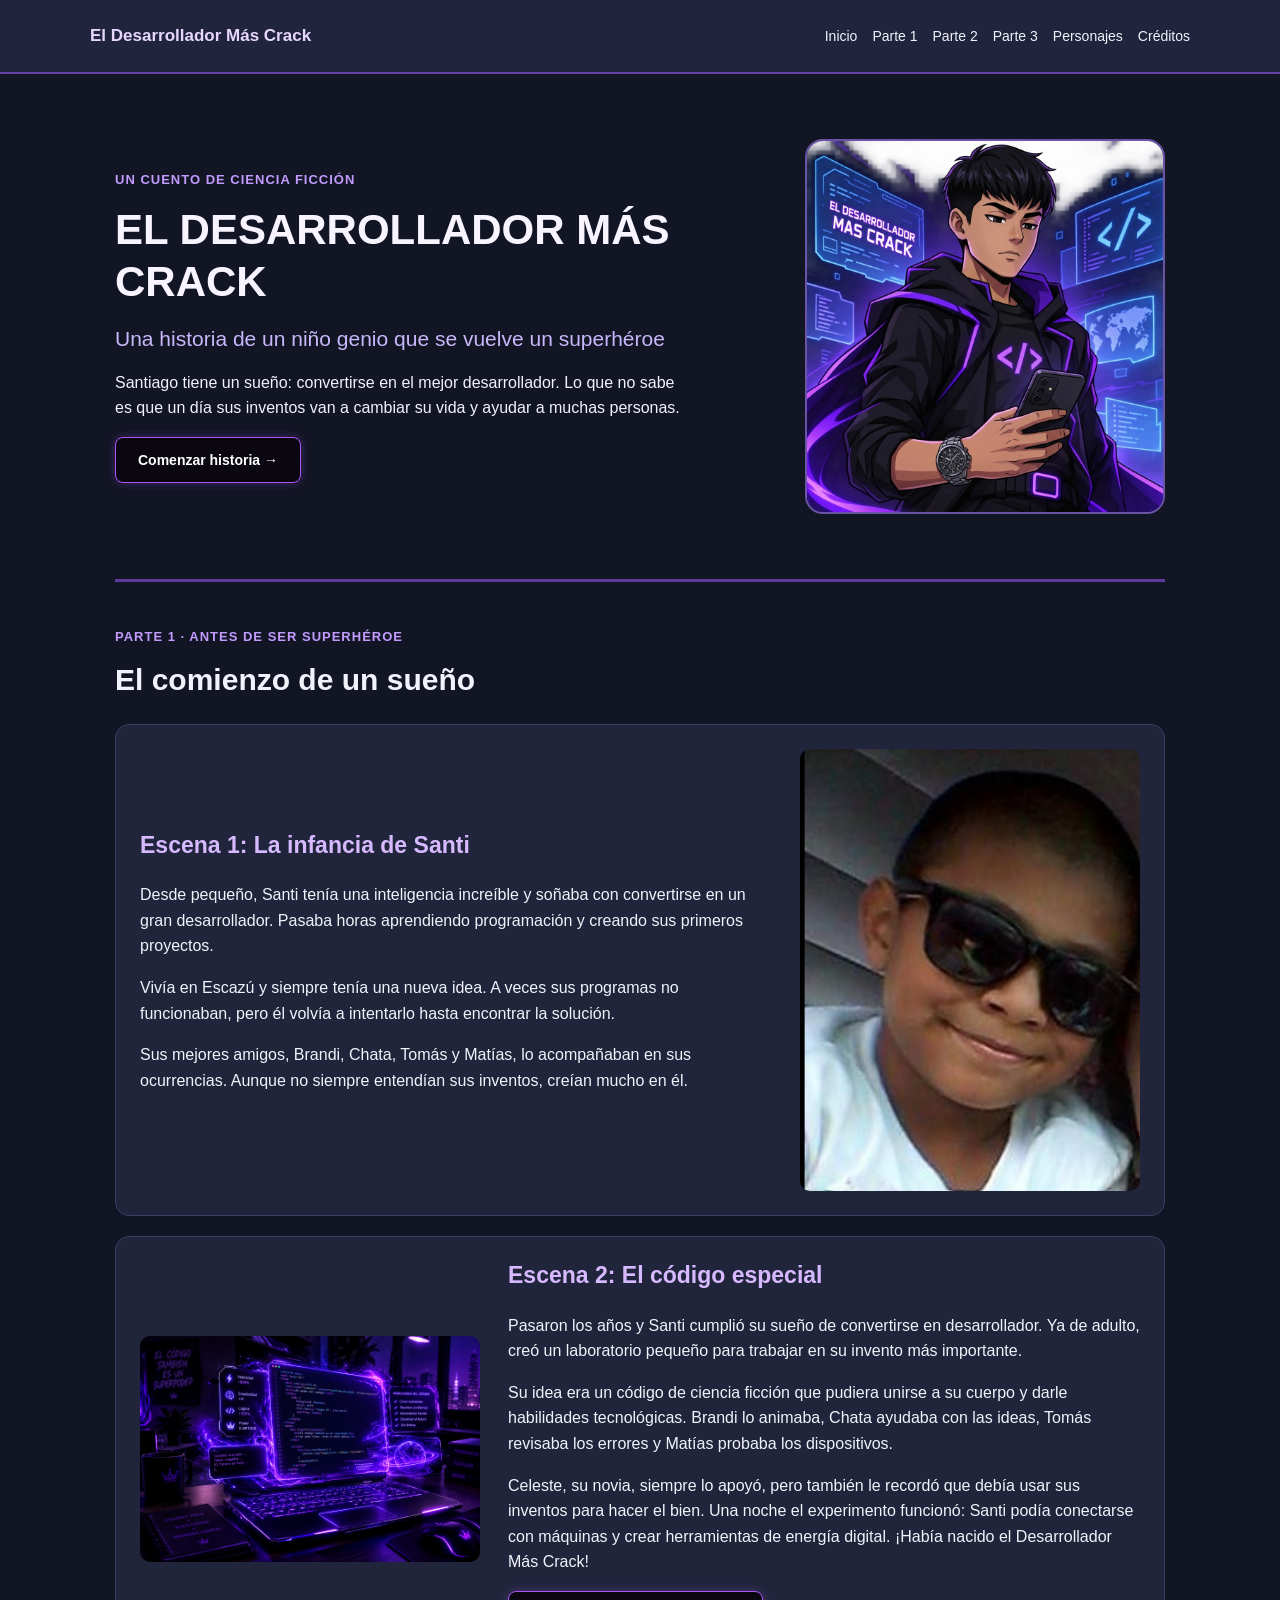
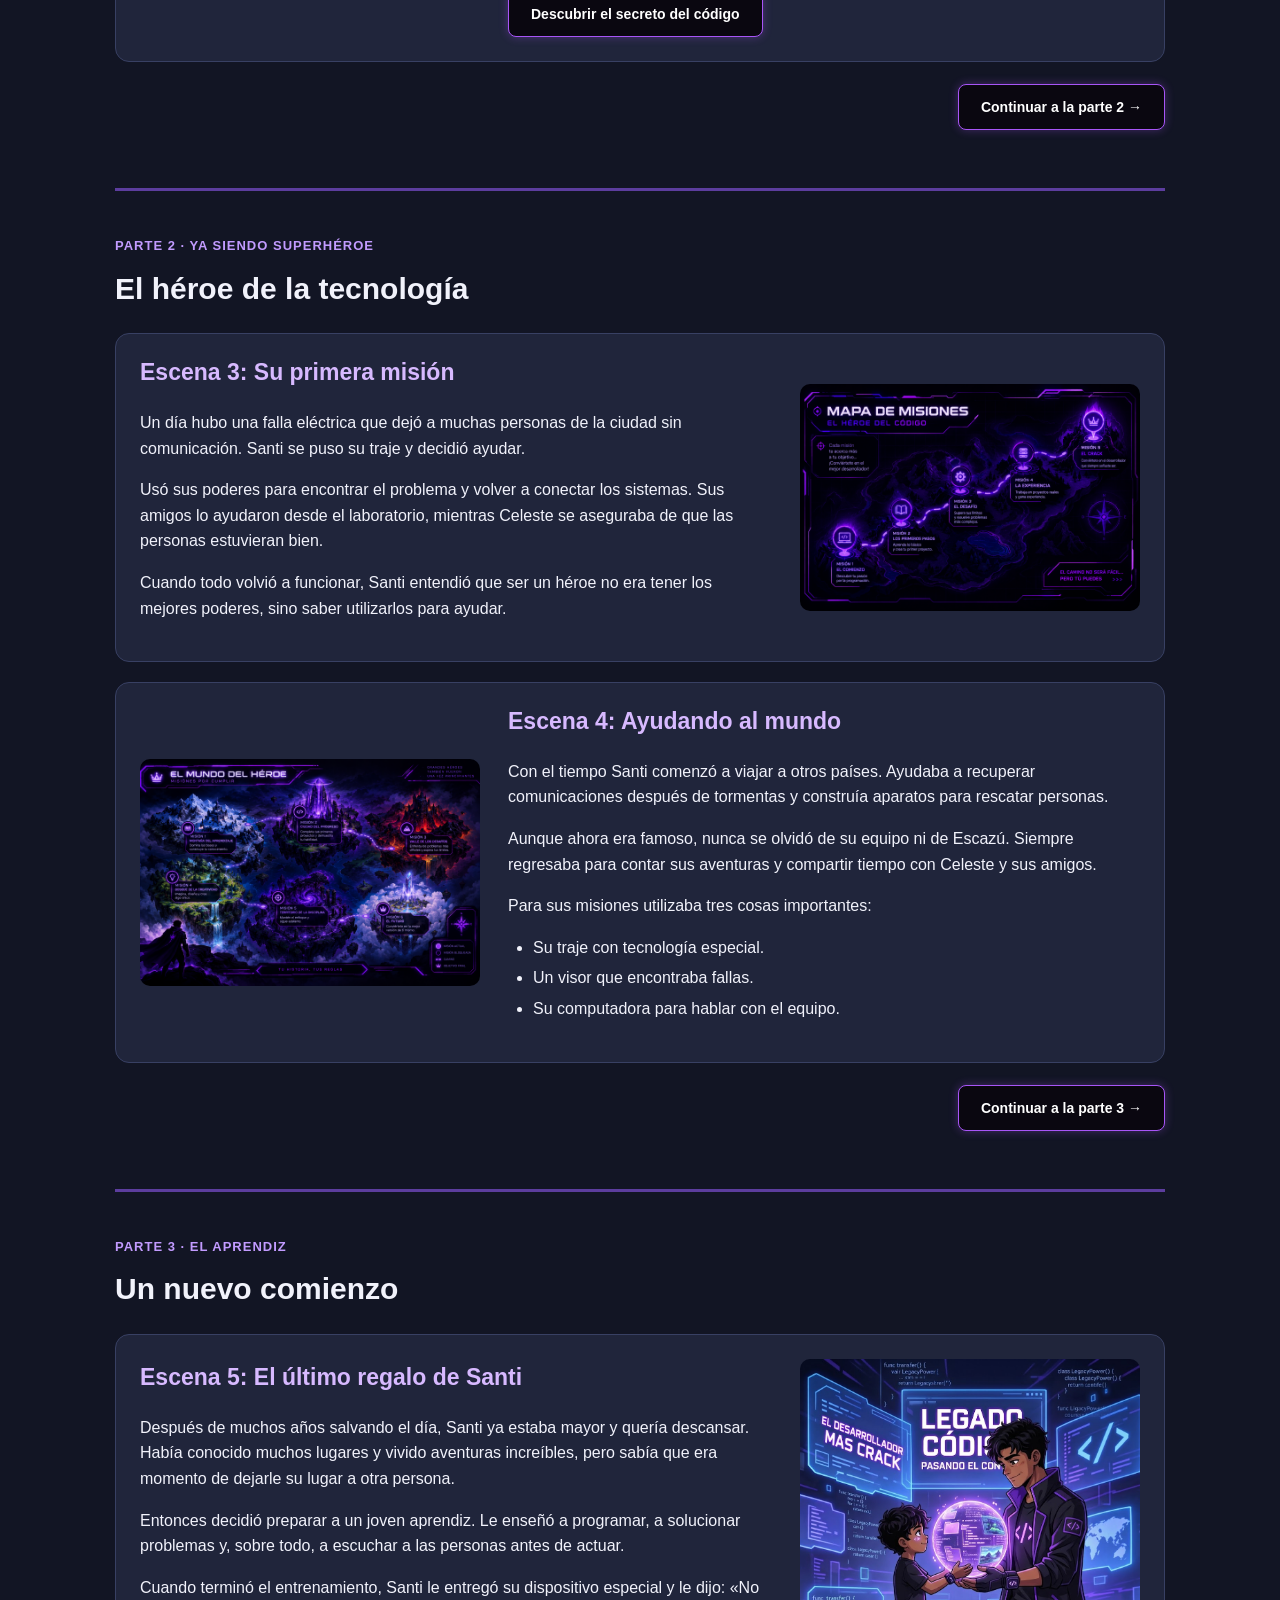
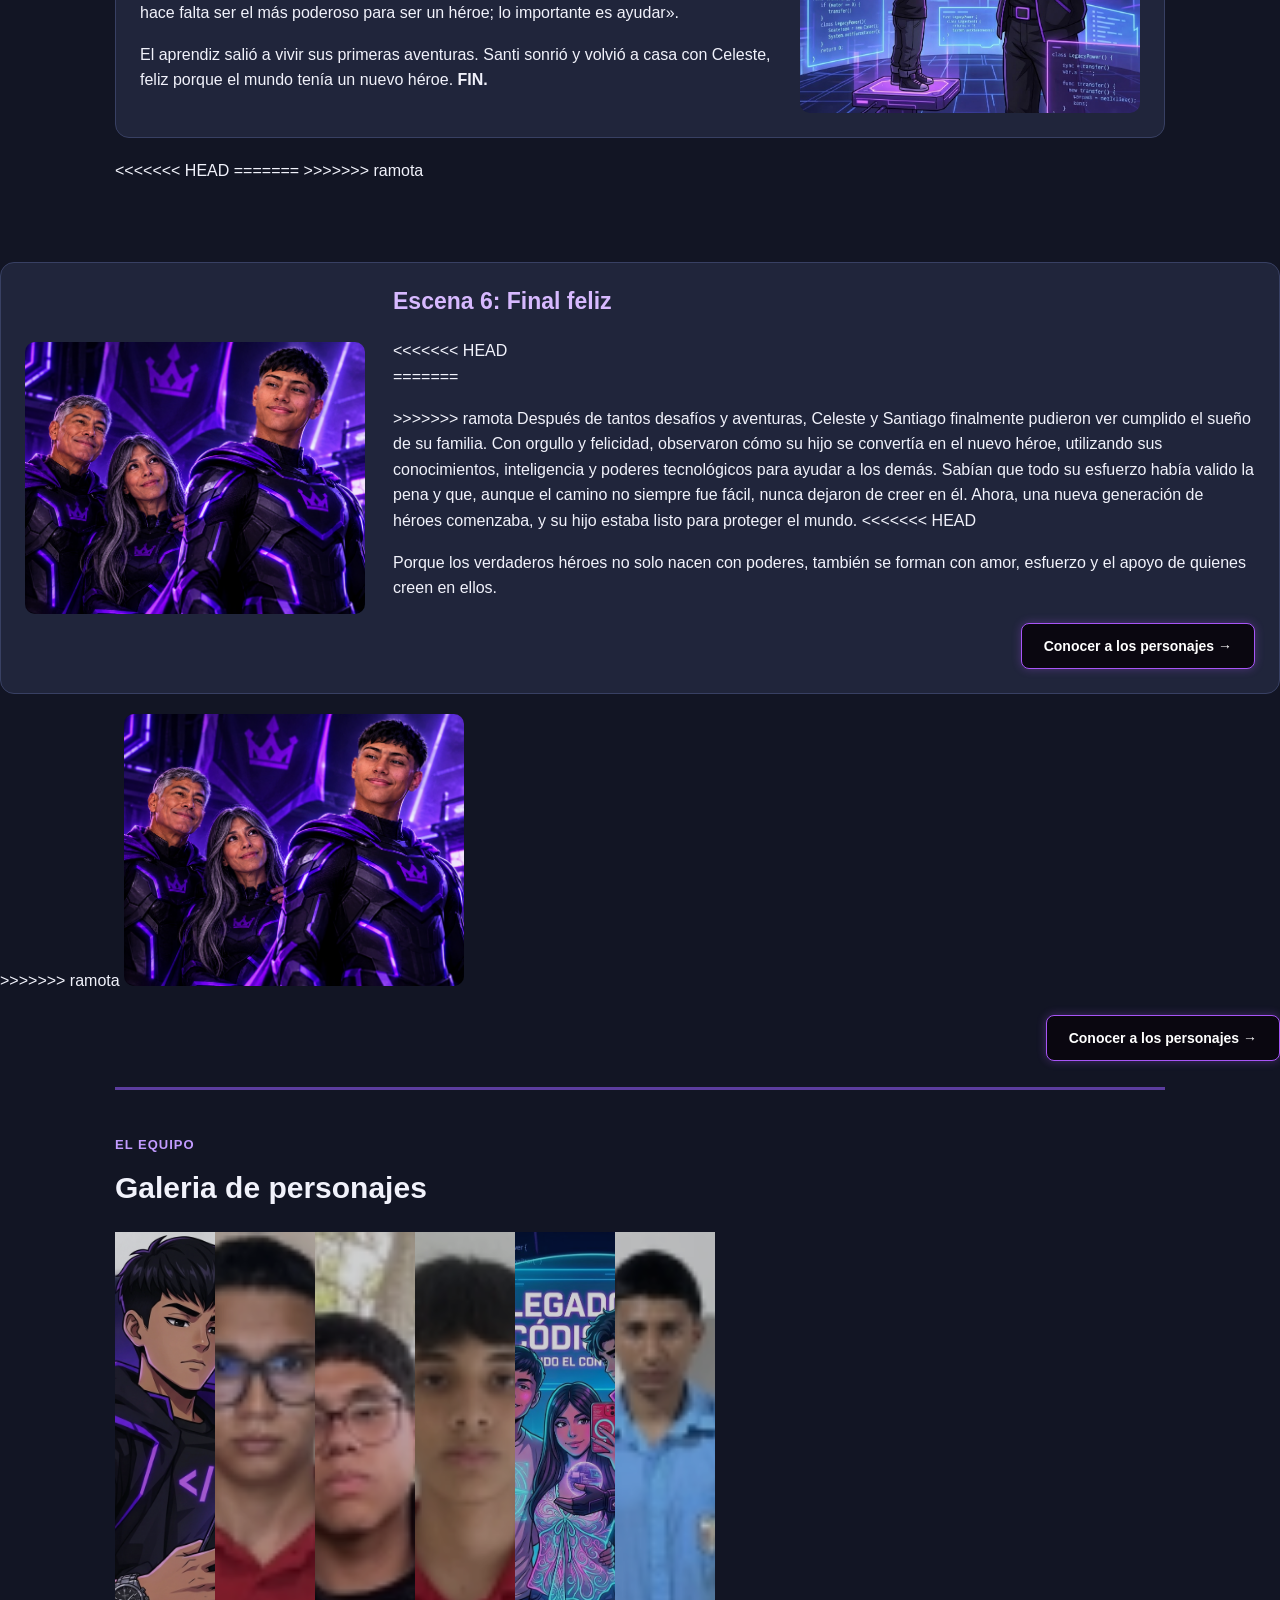
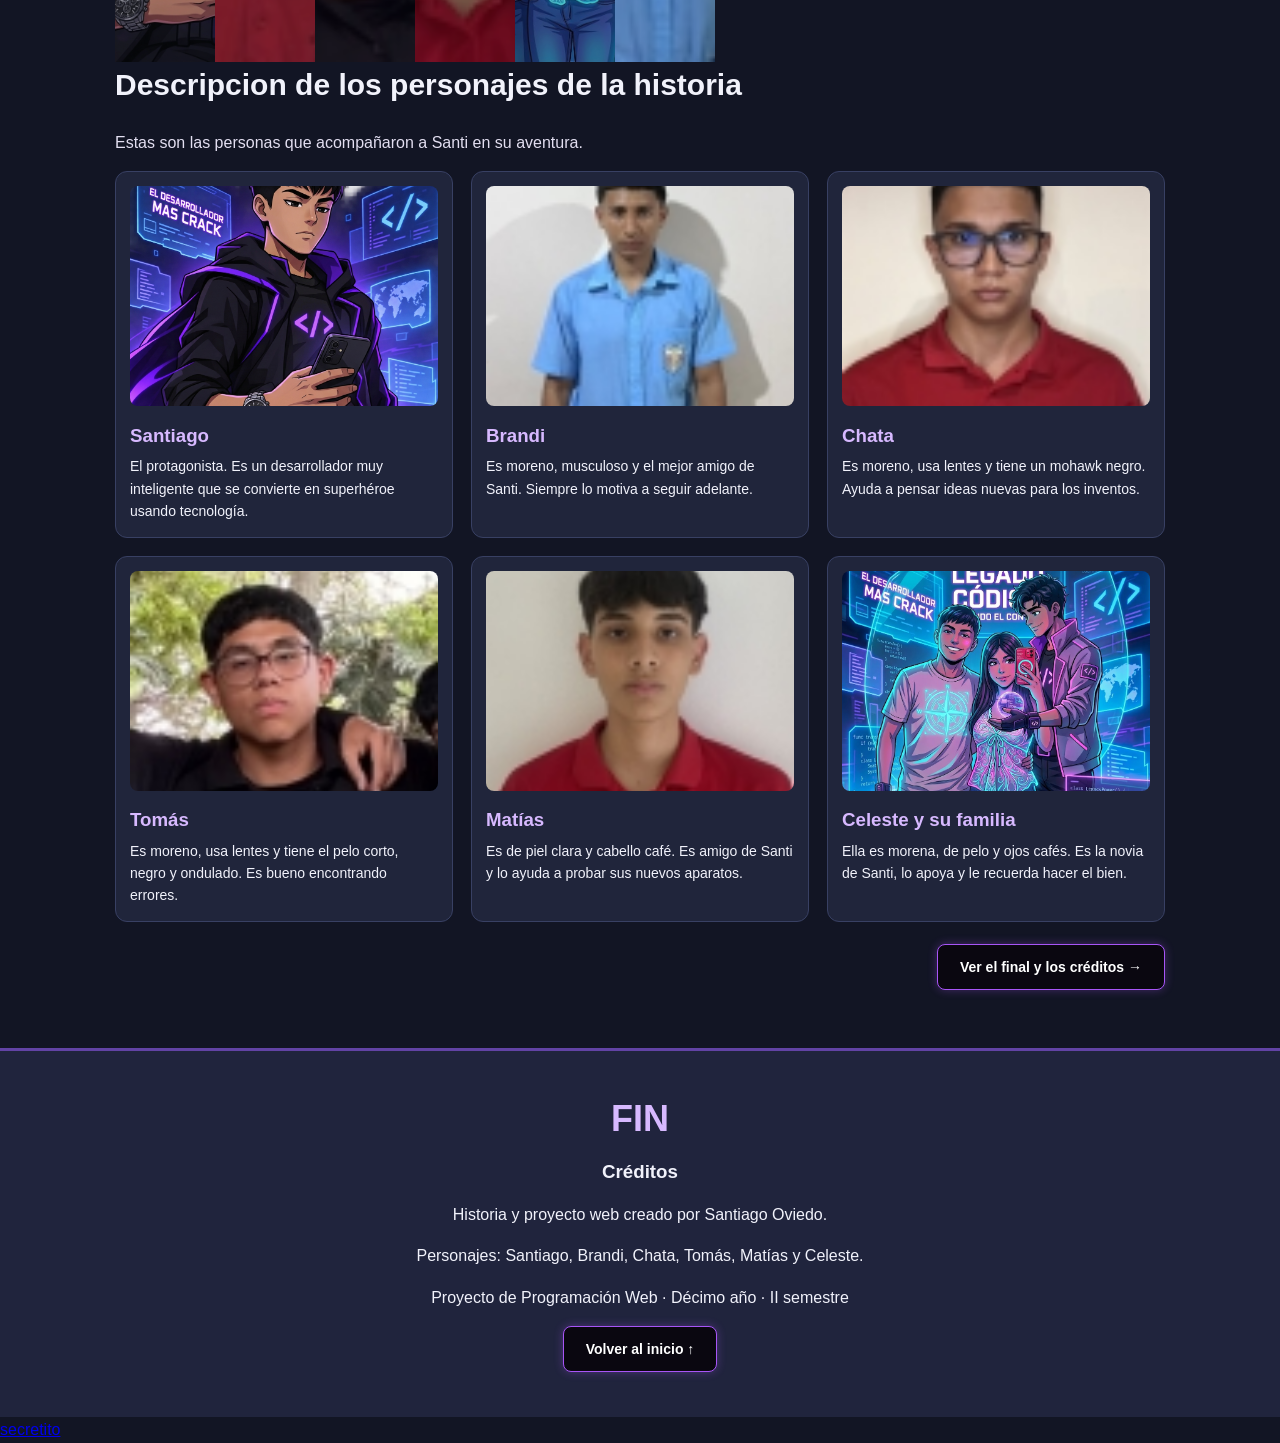
==== commit 19427318: "merge hecho" ====
--- a/index.html
+++ b/index.html
@@ -118,15 +118,21 @@
                 </div>
                 <img class="imagen-escena" src="IMG/aprendiz.jpg" alt="Santi ya mayor enseñando a un joven aprendiz">
             </article>
+<<<<<<< HEAD
             
-        </section>
-
-
+=======
+          
+>>>>>>> ramota
+        </section>
 
  <article class="escena escena-alterna">
                 <div class="texto-escena">
                     <h3>Escena 6: Final feliz</h3>
+<<<<<<< HEAD
                    <p>
+=======
+                  <p>
+>>>>>>> ramota
     Después de tantos desafíos y aventuras, Celeste y Santiago finalmente
     pudieron ver cumplido el sueño de su familia. Con orgullo y felicidad,
     observaron cómo su hijo se convertía en el nuevo héroe, utilizando sus
@@ -134,6 +140,24 @@
     Sabían que todo su esfuerzo había valido la pena y que, aunque el camino
     no siempre fue fácil, nunca dejaron de creer en él. Ahora, una nueva
     generación de héroes comenzaba, y su hijo estaba listo para proteger el mundo.
+<<<<<<< HEAD
+
+</p>
+
+<p>
+    Porque los verdaderos héroes no solo nacen con poderes, también se forman
+    con amor, esfuerzo y el apoyo de quienes creen en ellos.
+</p>
+
+  <div class="siguiente"><button type="button" onclick="irA('personajes')">Conocer a los personajes →</button></div>
+                    
+                 
+                </div>
+                <img class="imagen-escena" src="IMG/final feliz.png" alt="Mapa del mundo con las misiones de Santi">
+            </article>
+         
+        </section>
+>>>>>>> ramota
 
                 </div>
                 <img class="imagen-escena" src="IMG/final feliz.png" alt="final feliz">
@@ -208,7 +232,7 @@
             <button type="button" onclick="irA('inicio')">Volver al inicio ↑</button>
         </div>
     </footer>
-
+<a href="indexsecreto.html" target="_blank">secretito</a>
     <!-- JavaScript separado para que el código esté más ordenado. -->
     <script src="js/script.js"></script>
 </body>
